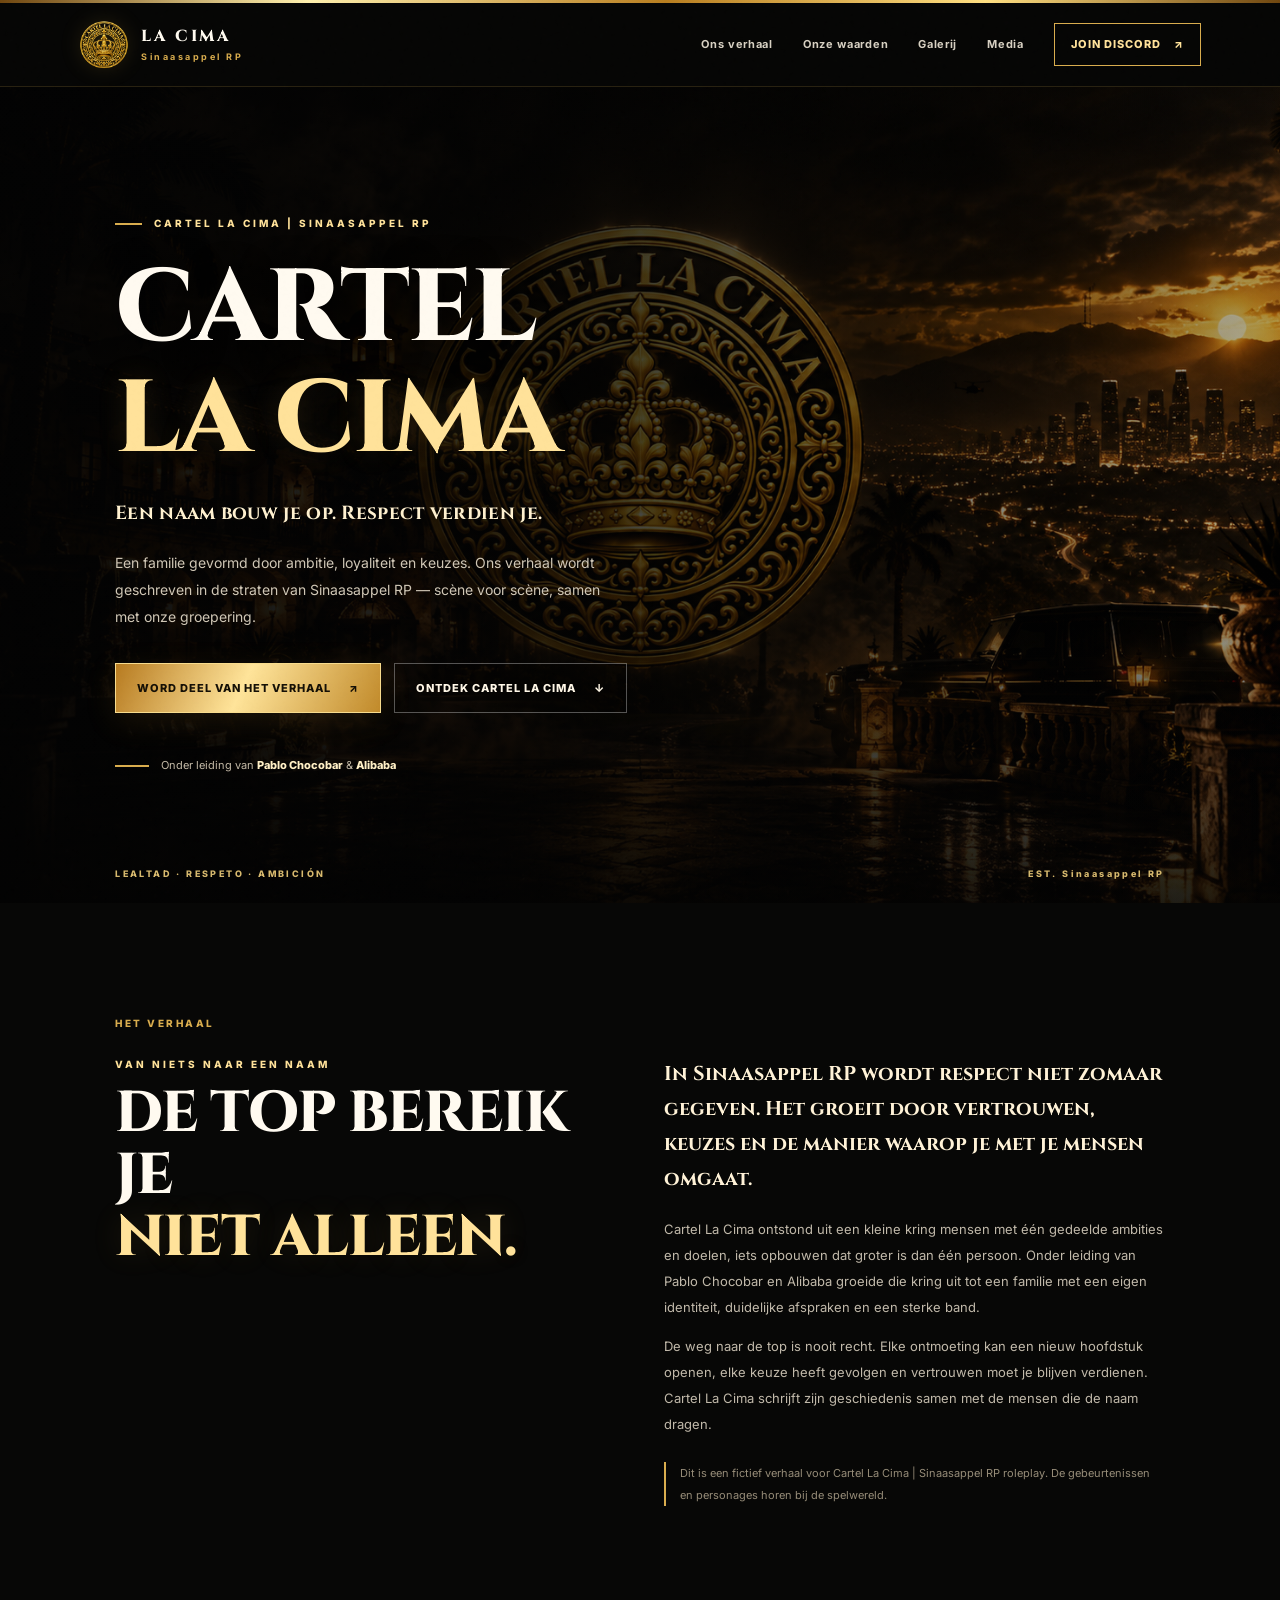
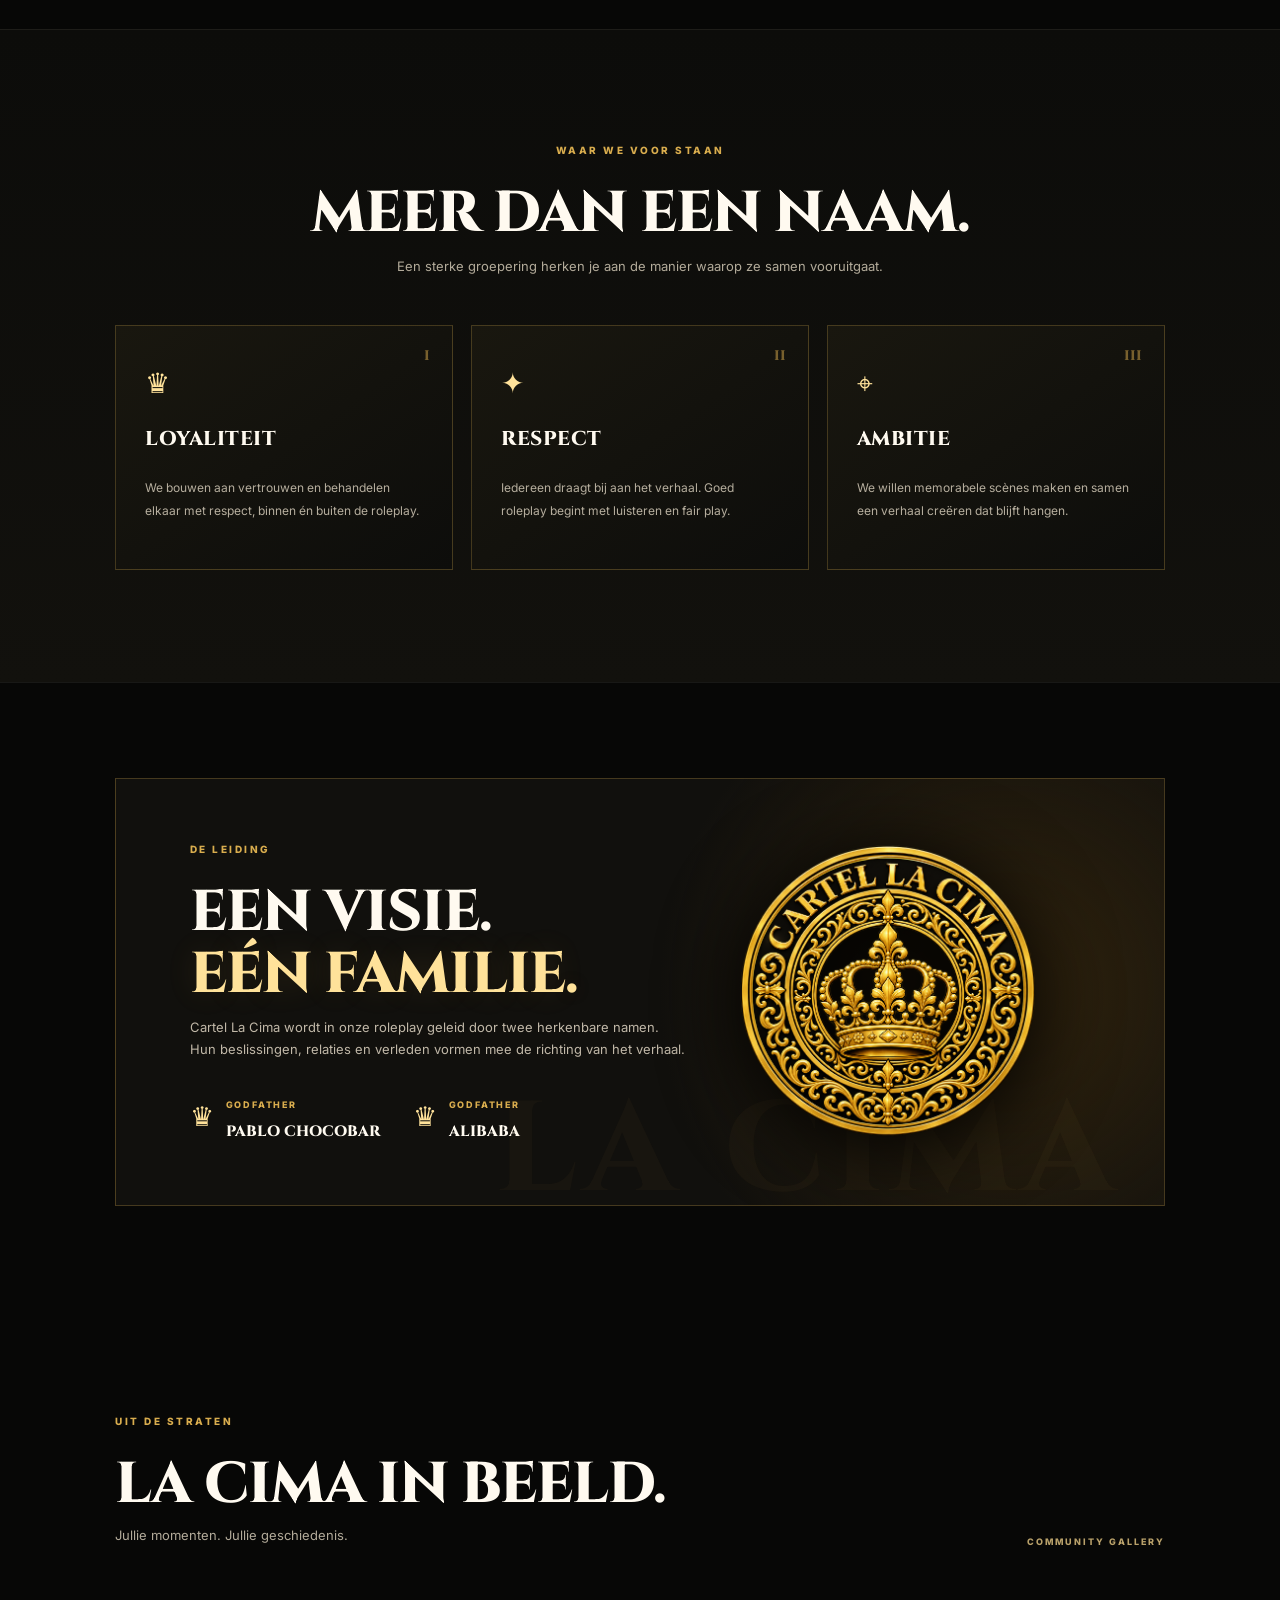
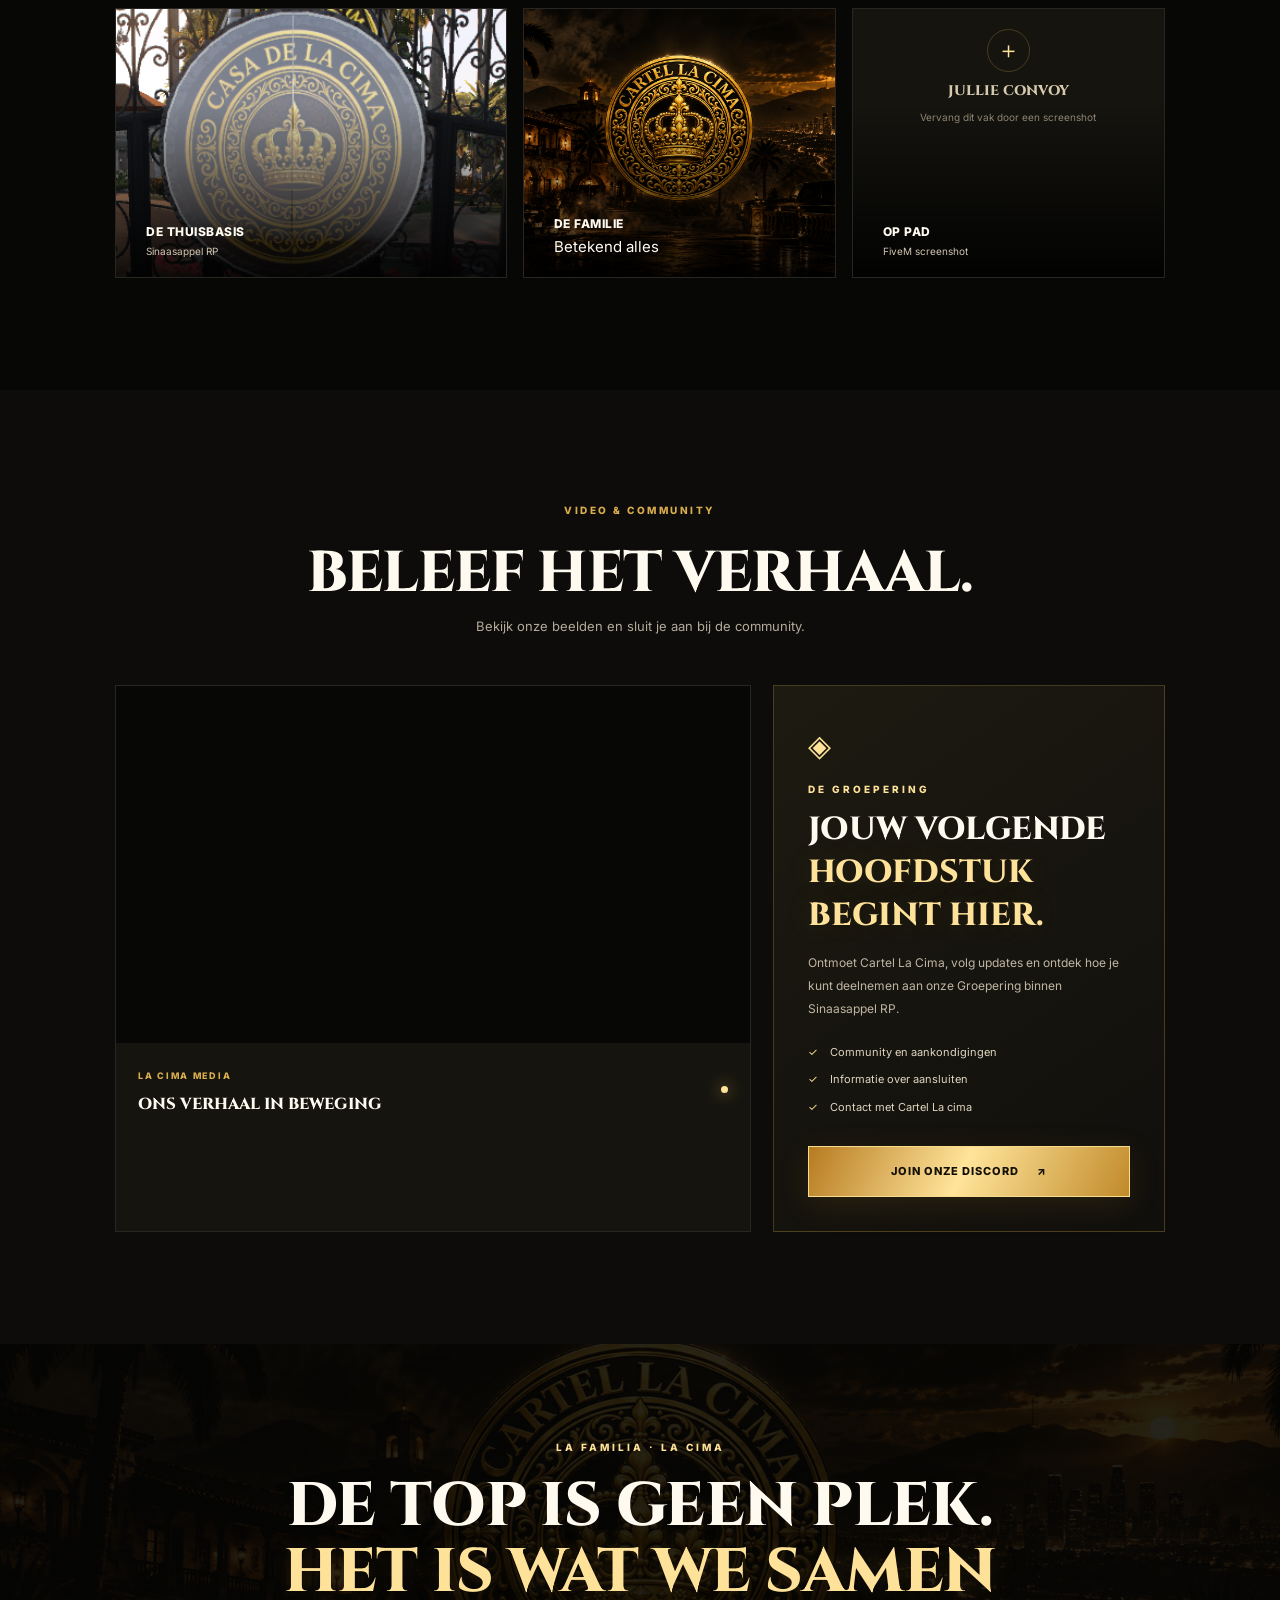
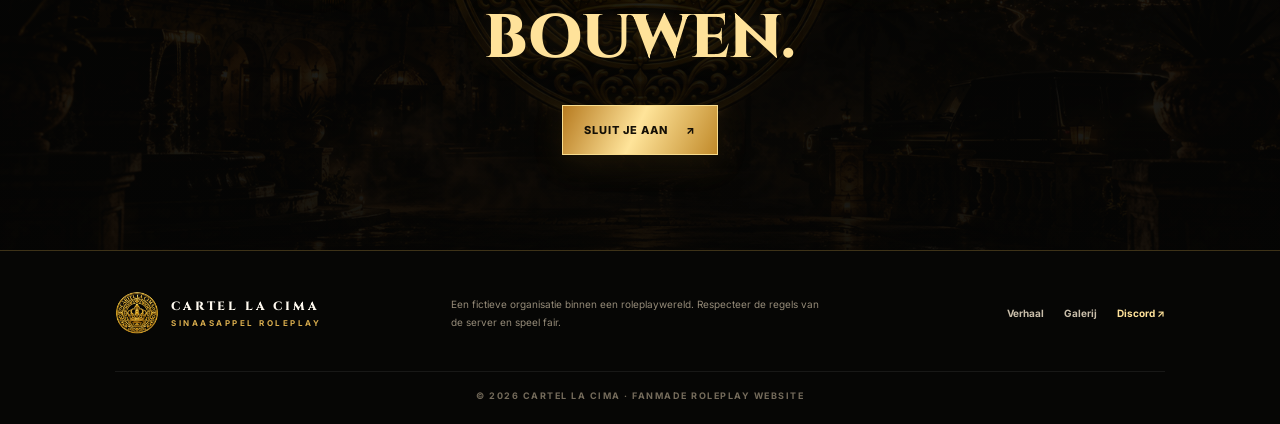
==== index.html @ 3f73110b "Update index.html" ====
<!DOCTYPE html>
<html lang="nl">
<head><meta name="google-site-verification" content="WvXRgHe4BdpTM_RKW-h9yV7HGVJYF44Y4NhQka72pgI" />
  <meta charset="UTF-8">
  <meta name="viewport" content="width=device-width, initial-scale=1.0">
  <meta name="theme-color" content="#070706">
  <meta name="color-scheme" content="dark">
  <meta name="description" content="Cartel La Cima — Sinaasappel roleplay. Loyaliteit, eer en ambitie.">
  <title>CARTEL LA CIMA — Sinaasappel RP</title>
  <link rel="icon" type="image/png" href="assets/f275185a-7b78-4d47-b29a-3f92ea401cad.png">
  <link href="https://fonts.googleapis.com/css2?family=Cinzel:wght@400;500;600;700;800&family=Inter:wght@300;400;500;600;700&display=swap" rel="stylesheet">
  <link rel="stylesheet" href="style.css">
</head>
<body>
  <div class="top-line"></div>
  <header class="site-header">
    <a class="brand" href="#home" aria-label="La Cima startpagina">
      <img src="assets/f275185a-7b78-4d47-b29a-3f92ea401cad.png" alt="Cartel La Cima logo">
      <span><strong>LA CIMA</strong><small>Sinaasappel RP</small></span>
    </a>
    <button class="menu-toggle" id="menuToggle" aria-label="Menu openen" aria-expanded="false">☰</button>
    <nav class="nav" id="siteNav">
      <a href="#verhaal">Ons verhaal</a>
      <a href="#waarden">Onze waarden</a>
      <a href="#galerij">Galerij</a>
      <a href="#media">Media</a>
      <a class="nav-cta discord-link" href="https://discord.gg/VERVANG-DIT" target="_blank" rel="noopener noreferrer">Join Discord <span>↗</span></a>
    </nav>
  </header>

  <main>
    <section class="hero" id="home">
      <div class="hero-shade"></div>
      <div class="hero-content">
        <p class="eyebrow"><span></span> Cartel La Cima | Sinaasappel RP</p>
        <h1>CARTEL<br><em>LA CIMA</em></h1>
        <p class="hero-subtitle">Een naam bouw je op. Respect verdien je.</p>
        <p class="hero-copy">Een familie gevormd door ambitie, loyaliteit en keuzes. Ons verhaal wordt geschreven in de straten van Sinaasappel RP — scène voor scène, samen met onze groepering.</p>
        <div class="hero-actions">
          <a class="button button-gold discord-link" href="https://discord.gg/VERVANG-DIT" target="_blank" rel="noopener noreferrer">Word deel van het verhaal <span>↗</span></a>
          <a class="button button-ghost" href="#verhaal">Ontdek Cartel La Cima <span>↓</span></a>
        </div>
        <div class="hero-signature"><span class="signature-line"></span><span>Onder leiding van <b>Pablo Chocobar</b> &amp; <b>Alibaba</b></span></div>
      </div>
      <div class="hero-mark"><img src="assets/la-cima-logo.png" alt="" aria-hidden="true"></div>
      <div class="hero-bottom"><span>LEALTAD · RESPETO · AMBICIÓN</span><span>EST. Sinaasappel RP</span></div>
    </section>

    <section class="intro section" id="verhaal">
      <div class="section-kicker"> HET VERHAAL</div>
      <div class="intro-grid">
        <div>
          <p class="eyebrow">VAN NIETS NAAR EEN NAAM</p>
          <h2>De top bereik je<br><em>niet alleen.</em></h2>
        </div>
        <div class="story-text">
          <p class="lead">In Sinaasappel RP wordt respect niet zomaar gegeven. Het groeit door vertrouwen, keuzes en de manier waarop je met je mensen omgaat.</p>
          <p>Cartel La Cima ontstond uit een kleine kring mensen met één gedeelde ambities en doelen, iets opbouwen dat groter is dan één persoon. Onder leiding van Pablo Chocobar en Alibaba groeide die kring uit tot een familie met een eigen identiteit, duidelijke afspraken en een sterke band.</p>
          <p>De weg naar de top is nooit recht. Elke ontmoeting kan een nieuw hoofdstuk openen, elke keuze heeft gevolgen en vertrouwen moet je blijven verdienen. Cartel La Cima schrijft zijn geschiedenis samen met de mensen die de naam dragen.</p>
          <p class="story-note">Dit is een fictief verhaal voor Cartel La Cima | Sinaasappel RP roleplay. De gebeurtenissen en personages horen bij de spelwereld.</p>
        </div>
      </div>
    </section>

    <section class="values section" id="waarden">
      <div class="section-heading">
        <div class="section-kicker"> WAAR WE VOOR STAAN</div>
        <h2>Meer dan een naam.</h2>
        <p>Een sterke groepering herken je aan de manier waarop ze samen vooruitgaat.</p>
      </div>
      <div class="value-grid">
        <article class="value-card"><span class="value-number">I</span><div class="value-icon">♛</div><h3>Loyaliteit</h3><p>We bouwen aan vertrouwen en behandelen elkaar met respect, binnen én buiten de roleplay.</p></article>
        <article class="value-card"><span class="value-number">II</span><div class="value-icon">✦</div><h3>Respect</h3><p>Iedereen draagt bij aan het verhaal. Goed roleplay begint met luisteren en fair play.</p></article>
        <article class="value-card"><span class="value-number">III</span><div class="value-icon">⌖</div><h3>Ambitie</h3><p>We willen memorabele scènes maken en samen een verhaal creëren dat blijft hangen.</p></article>
      </div>
    </section>

    <section class="leadership section">
      <div class="leadership-panel">
        <div class="leadership-copy">
          <div class="section-kicker"> DE LEIDING</div>
          <h2>Een visie.<br><em>Eén familie.</em></h2>
          <p>Cartel La Cima wordt in onze roleplay geleid door twee herkenbare namen. Hun beslissingen, relaties en verleden vormen mee de richting van het verhaal.</p>
          <div class="leaders">
            <div class="leader"><span class="leader-crown">♛</span><div><small>GODFATHER</small><h3>Pablo Chocobar</h3></div></div>
            <div class="leader"><span class="leader-crown">♛</span><div><small>GODFATHER</small><h3>Alibaba</h3></div></div>
          </div>
        </div>
        <div class="leadership-art"><img src="assets/f275185a-7b78-4d47-b29a-3f92ea401cad.png" alt="Gouden La Cima-kroonlogo"></div>
      </div>
    </section>

    <section class="gallery section" id="galerij">
      <div class="section-heading section-heading-row">
        <div><div class="section-kicker"> UIT DE STRATEN</div><h2>La Cima in beeld.</h2><p>Jullie momenten. Jullie geschiedenis.</p></div>
        <span class="gallery-label">COMMUNITY GALLERY</span>
      </div>
      <div class="gallery-grid">
        <figure class="gallery-item gallery-large"><img src="assets/Screenshot 2026-10-14 192630.png" alt="Sfeervolle La Cima roleplay-banner"><figcaption><span></span><div><b>De thuisbasis</b><small>Sinaasappel RP</small></div></figcaption></figure>
        <figure class="gallery-item gallery-large"><img src="assets/la-cima-hero.png" alt="Sfeervolle La Cima roleplay-banner"><figcaption><span></span><div><b>De Familie</b><small></small>Betekend alles</small></div></figcaption></figure>
        <figure class="gallery-item gallery-larger"><div class="placeholder-inner"><span>＋</span><b>Jullie convoy</b><small>Vervang dit vak door een screenshot</small></div><figcaption><span></span><div><b>Op pad</b><small>FiveM screenshot</small></div></figcaption></figure>
      </div>
    </section>

    <section class="media section" id="media">
      <div class="section-heading">
        <div class="section-kicker"> VIDEO & COMMUNITY</div>
        <h2>Beleef het verhaal.</h2>
        <p>Bekijk onze beelden en sluit je aan bij de community.</p>
      </div>
      <div class="media-grid">
        <div class="video-card">
          <div class="video-frame" id="videoFrame">
            <div class="video-placeholder"><span class="play-icon">▶</span><b>LA CIMA — OFFICIËLE VIDEO</b><small>Voeg je YouTube-video toe via script.js</small></div>
          </div>
          <div class="video-caption"><div><small>LA CIMA MEDIA</small><h3>Ons verhaal in beweging</h3></div><span class="gold-dot"></span></div>
        </div>
        <aside class="discord-card">
          <div class="discord-symbol">◈</div>
          <p class="eyebrow">DE GROEPERING</p>
          <h3>Jouw volgende<br><em>hoofdstuk begint hier.</em></h3>
          <p>Ontmoet Cartel La Cima, volg updates en ontdek hoe je kunt deelnemen aan onze Groepering binnen Sinaasappel RP.</p>
          <ul><li><span>✓</span> Community en aankondigingen</li><li><span>✓</span> Informatie over aansluiten</li><li><span>✓</span> Contact met Cartel La cima</li></ul>
          <a class="button button-gold button-full discord-link" href="https://discord.gg/VERVANG-DIT" target="_blank" rel="noopener noreferrer">Join onze Discord <span>↗</span></a>
        </aside>
      </div>
    </section>

    <section class="closing">
      <div class="closing-inner"><p class="eyebrow">LA FAMILIA · LA CIMA</p><h2>De top is geen plek.<br><em>Het is wat we samen bouwen.</em></h2><a class="button button-gold discord-link" href="https://discord.gg/VERVANG-DIT" target="_blank" rel="noopener noreferrer">Sluit je aan <span>↗</span></a></div>
    </section>
  </main>

  <footer class="footer">
    <a class="footer-brand" href="#home"><img src="assets/f275185a-7b78-4d47-b29a-3f92ea401cad.png" alt=""><span><b>CARTEL LA CIMA</b><small>SINAASAPPEL ROLEPLAY</small></span></a>
    <p>Een fictieve organisatie binnen een roleplaywereld. Respecteer de regels van de server en speel fair.</p>
    <div class="footer-links"><a href="#verhaal">Verhaal</a><a href="#galerij">Galerij</a><a class="discord-link" href="https://discord.gg/VERVANG-DIT" target="_blank" rel="noopener noreferrer">Discord ↗</a></div>
    <div class="copyright">© <span id="year"></span> CARTEL LA CIMA · FANMADE ROLEPLAY WEBSITE</div>
  </footer>
  <script src="script.js"></script>
</body>
</html>
---- style.css ----
/* LA CIMA — PREMIUM EDITION
   Bold typography, gold-metal accents, cinematic contrast, responsive layout. */
:root{
  --bg:#070706;--surface:#10100e;--surface-2:#17150f;--gold:#d9ad4e;
  --gold-bright:#ffe29a;--gold-dark:#80591b;--white:#fffaf0;--muted:#b3ab9a;
  --line:rgba(222,179,80,.25);--serif:'Cinzel',Georgia,serif;--sans:'Inter',Arial,sans-serif;
}
*{box-sizing:border-box}
html{scroll-behavior:smooth;scroll-padding-top:88px}
body{margin:0;background:var(--bg);color:var(--white);font-family:var(--sans);font-size:15px;line-height:1.7;-webkit-font-smoothing:antialiased}
body:before{content:"";position:fixed;inset:0;pointer-events:none;z-index:50;opacity:.035;background-image:url("data:image/svg+xml,%3Csvg viewBox='0 0 180 180' xmlns='http://www.w3.org/2000/svg'%3E%3Cfilter id='n'%3E%3CfeTurbulence type='fractalNoise' baseFrequency='.9' numOctaves='3' stitchTiles='stitch'/%3E%3C/filter%3E%3Crect width='100%25' height='100%25' filter='url(%23n)' opacity='.28'/%3E%3C/svg%3E")}
a{color:inherit;text-decoration:none}img{display:block;max-width:100%}
.top-line{height:3px;background:linear-gradient(90deg,#704710,#fff0ae 24%,#b87e20 52%,#ffdf82 77%,#704710)}
.site-header{height:84px;display:flex;align-items:center;justify-content:space-between;padding:0 6.2%;position:sticky;top:0;z-index:20;background:rgba(7,7,6,.92);border-bottom:1px solid rgba(223,180,81,.16);backdrop-filter:blur(18px)}
.brand,.footer-brand{display:flex;align-items:center;gap:12px}.brand img{width:50px;height:50px;object-fit:contain;filter:drop-shadow(0 0 10px rgba(216,169,66,.14))}
.brand span,.footer-brand span{display:flex;flex-direction:column;line-height:1.35}.brand strong,.footer-brand b{font-family:var(--serif);font-size:16px;font-weight:800;letter-spacing:2.8px}.brand small,.footer-brand small{font-size:9px;font-weight:700;letter-spacing:2.5px;color:var(--gold);margin-top:4px}
.nav{display:flex;align-items:center;gap:30px}.nav>a{font-size:11px;font-weight:700;letter-spacing:.7px;color:#d7d0c2;transition:color .2s}.nav>a:hover,.footer-links a:hover{color:var(--gold-bright)}
.nav .nav-cta{border:1px solid var(--gold);padding:11px 16px;color:var(--gold-bright);font-weight:800;text-transform:uppercase;letter-spacing:1px}.nav-cta span,.button span{margin-left:10px}
.menu-toggle{display:none;background:transparent;border:1px solid var(--line);color:var(--gold-bright);padding:8px 12px;font-size:20px}
.hero{min-height:720px;height:min(850px,calc(100vh - 84px));position:relative;display:flex;align-items:center;padding:70px 9%;overflow:hidden;background:#100e09 url('assets/la-cima-hero.png') center 48%/cover no-repeat}
.hero-shade{position:absolute;inset:0;background:linear-gradient(90deg,rgba(3,3,3,.96) 0%,rgba(3,3,3,.84) 38%,rgba(3,3,3,.28) 100%),linear-gradient(0deg,rgba(3,3,3,.82),transparent 42%,rgba(3,3,3,.1))}
.hero-content{position:relative;z-index:2;max-width:700px}
.eyebrow{font-size:10px;letter-spacing:3px;color:var(--gold-bright);font-weight:800;text-transform:uppercase}
.hero .eyebrow{display:flex;align-items:center;gap:12px}.hero .eyebrow span{width:27px;height:2px;background:var(--gold)}
h1,h2,h3,p{margin-top:0}h1,h2{font-family:var(--serif);font-weight:800;line-height:1.08;text-transform:uppercase}
h1{font-size:clamp(58px,8vw,112px);letter-spacing:-2px;margin:22px 0;text-shadow:0 7px 34px rgba(0,0,0,.6)}
h1 em,h2 em,.discord-card h3 em,.closing h2 em{font-style:normal;color:var(--gold-bright);text-shadow:0 0 30px rgba(219,171,69,.13)}
.hero-subtitle{font-family:var(--serif);font-weight:700;font-size:19px;color:#fff1d0;letter-spacing:.3px}
.hero-copy{max-width:510px;color:#d0c7b6;font-size:14px;line-height:1.95}
.hero-actions{display:flex;gap:13px;flex-wrap:wrap;margin-top:32px}
.button{display:inline-flex;justify-content:center;align-items:center;gap:8px;padding:15px 21px;font-size:11px;font-weight:800;letter-spacing:1px;text-transform:uppercase;transition:transform .2s,filter .2s,border-color .2s}
.button:hover{transform:translateY(-3px);filter:brightness(1.08)}
.button-gold{background:linear-gradient(115deg,#b77b20,#ffe49a 48%,#c18a2a);color:#151006;border:1px solid #f8dc8e;box-shadow:0 8px 32px rgba(182,128,37,.14)}
.button-ghost{border:1px solid rgba(255,255,255,.32);color:#fff7e7;background:rgba(0,0,0,.18)}
.hero-signature{display:flex;align-items:center;gap:12px;color:#c4baa7;font-size:11px;margin-top:43px}.signature-line{height:2px;width:34px;background:var(--gold)}.hero-signature b{color:#fff0c6;font-weight:800}
.hero-mark{position:absolute;right:6%;top:50%;transform:translateY(-50%);width:min(32vw,410px);opacity:.82;filter:drop-shadow(0 12px 50px #000)}
.hero-bottom{position:absolute;bottom:22px;left:9%;right:9%;display:flex;justify-content:space-between;color:#d7b96e;font-size:9px;font-weight:800;letter-spacing:2.4px}
.section{padding:112px 9%}.section-kicker{color:var(--gold);font-size:10px;font-weight:800;letter-spacing:2.5px;margin-bottom:24px}
.intro-grid{display:grid;grid-template-columns:1fr 1.1fr;gap:9%;align-items:start}
.intro h2,.section-heading h2,.leadership h2{font-size:clamp(38px,4.5vw,62px);letter-spacing:-1px;margin:10px 0}
.story-text{color:#c1b9aa;font-size:13px;line-height:2}.story-text .lead{font-family:var(--serif);font-size:20px;font-weight:700;color:#fff2d7;line-height:1.75}
.story-note{font-size:11px;color:#968c78;border-left:2px solid var(--gold);padding-left:14px;margin-top:25px}
.values{background:linear-gradient(180deg,#0c0c0a,#12110d);border-top:1px solid rgba(255,255,255,.05);border-bottom:1px solid rgba(255,255,255,.05)}
.section-heading{text-align:center;max-width:680px;margin:0 auto 48px}.section-heading p{font-size:13px;color:var(--muted)}
.value-grid{display:grid;grid-template-columns:repeat(3,1fr);gap:18px}
.value-card{position:relative;background:linear-gradient(145deg,#19170f,#0d0d0b);border:1px solid var(--line);padding:34px 29px;min-height:245px;transition:transform .25s,border-color .25s,background .25s}
.value-card:hover{transform:translateY(-5px);border-color:rgba(244,208,121,.6);background:linear-gradient(145deg,#211c10,#10100d)}
.value-number{position:absolute;right:22px;top:18px;color:#78602d;font-family:var(--serif);font-size:14px;font-weight:800}.value-icon{font-size:28px;color:var(--gold-bright);margin-bottom:14px}
.value-card h3{font-family:var(--serif);font-weight:800;font-size:20px;letter-spacing:.5px;text-transform:uppercase}.value-card p{color:#b6ae9e;font-size:12px;line-height:1.95;margin-bottom:0}
.leadership{padding-top:95px;padding-bottom:95px}.leadership-panel{display:grid;grid-template-columns:1.1fr .9fr;align-items:center;background:radial-gradient(circle at 85% 50%,#30230d 0,transparent 38%),#11100d;border:1px solid var(--line);padding:58px 7%;overflow:hidden;position:relative}
.leadership-panel:before{content:"LA CIMA";position:absolute;right:4%;bottom:-55px;font-family:var(--serif);font-weight:800;font-size:clamp(60px,10vw,140px);letter-spacing:8px;color:rgba(222,180,83,.035);pointer-events:none}
.leadership-copy>p{color:#c1b8a8;max-width:500px;font-size:13px}.leaders{display:flex;gap:32px;margin-top:30px;flex-wrap:wrap}.leader{display:flex;gap:12px;align-items:center}.leader-crown{font-size:27px;color:var(--gold-bright)}.leader small{font-size:9px;font-weight:800;letter-spacing:1.8px;color:var(--gold)}.leader h3{font-family:var(--serif);font-size:15px;font-weight:800;margin:3px 0 0;text-transform:uppercase}
.leadership-art{display:flex;justify-content:center;position:relative;z-index:1}.leadership-art img{width:min(100%,310px);filter:drop-shadow(0 10px 40px #000)}
.section-heading-row{display:flex;align-items:end;justify-content:space-between;text-align:left;max-width:none}.section-heading-row h2{margin-bottom:8px}.gallery-label{color:#b9a16a;font-size:9px;font-weight:800;letter-spacing:2px;padding-bottom:10px}
.gallery-grid{display:grid;grid-template-columns:1.25fr 1fr 1fr;gap:16px}.gallery-item{position:relative;min-height:270px;background:#15140f;border:1px solid rgba(255,255,255,.08);overflow:hidden;margin:0}
.gallery-item>img{width:100%;height:100%;min-height:270px;object-fit:cover;position:absolute;inset:0;transition:transform .5s}.gallery-item:hover>img{transform:scale(1.045)}
.gallery-item:after{content:"";position:absolute;inset:35% 0 0;background:linear-gradient(transparent,rgba(0,0,0,.92));pointer-events:none}
.gallery-item figcaption{position:absolute;z-index:2;bottom:17px;left:17px;right:15px;display:flex;gap:13px;align-items:center}.gallery-item figcaption>span{font-family:var(--serif);font-size:12px;color:var(--gold-bright);font-weight:800}.gallery-item figcaption div{display:flex;flex-direction:column}.gallery-item figcaption b{font-size:12px;font-weight:800;text-transform:uppercase;letter-spacing:.5px}.gallery-item figcaption small{font-size:10px;color:#d1c6b2}
.placeholder{display:flex;align-items:center;justify-content:center;border-style:dashed;border-color:rgba(215,173,81,.34);background:radial-gradient(ellipse at center,#282112,#10100d 72%)}.placeholder:after{display:none}
.placeholder-inner{text-align:center;display:flex;align-items:center;flex-direction:column;gap:7px;padding:20px;color:#d6c9ae}.placeholder-inner>span{display:grid;place-items:center;width:43px;height:43px;border:1px solid var(--line);border-radius:50%;font-size:23px;color:var(--gold-bright)}.placeholder-inner b{font-family:var(--serif);font-size:14px;font-weight:800;text-transform:uppercase}.placeholder-inner small{font-size:10px;color:#9c917c}
.gallery-help{font-size:11px;color:#948a77;margin-top:18px}.gallery-help code{color:var(--gold-bright);background:#1b1913;padding:3px 5px}
.media{background:#0d0c0a}.media-grid{display:grid;grid-template-columns:1.3fr .8fr;gap:22px;align-items:stretch}
.video-card{background:#15140f;border:1px solid rgba(255,255,255,.08)}.video-frame{aspect-ratio:16/9;background:#070706;display:grid;place-items:center;overflow:hidden}.video-frame iframe{width:100%;height:100%;border:0}
.video-placeholder{display:flex;align-items:center;justify-content:center;flex-direction:column;gap:10px;color:#b0a590;text-align:center;padding:20px}.play-icon{display:grid;place-items:center;width:59px;height:59px;border:1px solid var(--gold-bright);border-radius:50%;color:var(--gold-bright);padding-left:4px}
.video-placeholder b{font-family:var(--serif);font-size:13px;font-weight:800;letter-spacing:1.2px;color:#f5dfaa}.video-placeholder small{font-size:10px}
.video-caption{display:flex;justify-content:space-between;align-items:center;padding:18px 22px}.video-caption small{font-size:9px;color:var(--gold);font-weight:800;letter-spacing:1.7px}.video-caption h3{font-family:var(--serif);font-weight:800;font-size:16px;margin:5px 0 0;text-transform:uppercase}.gold-dot{width:7px;height:7px;background:var(--gold-bright);border-radius:50%;box-shadow:0 0 15px var(--gold)}
.discord-card{border:1px solid var(--line);background:linear-gradient(145deg,#1d1a11,#100f0c);padding:34px}.discord-symbol{font-size:30px;color:var(--gold-bright)}.discord-card .eyebrow{margin:10px 0}
.discord-card h3{font-family:var(--serif);font-size:clamp(24px,2.5vw,35px);line-height:1.35;font-weight:800;margin:10px 0 15px;text-transform:uppercase}
.discord-card>p:not(.eyebrow){color:#c0b6a4;font-size:12px;line-height:1.9}.discord-card ul{list-style:none;padding:0;margin:22px 0;color:#e0d5c1;font-size:11px}.discord-card li{margin:9px 0}.discord-card li span{color:var(--gold-bright);margin-right:9px}.button-full{width:100%;margin-top:7px}
.discord-note{display:block;color:#918773;font-size:9px;line-height:1.7;margin-top:14px}
.closing{padding:95px 7%;text-align:center;background:linear-gradient(0deg,rgba(5,5,4,.93),rgba(5,5,4,.86)),url('assets/la-cima-hero.png') center 60%/cover}.closing-inner{max-width:850px;margin:auto}.closing h2{font-size:clamp(34px,4.8vw,62px);margin:18px 0 32px;letter-spacing:-.7px}
.footer{padding:40px 9% 20px;background:#060605;border-top:1px solid var(--line);display:grid;grid-template-columns:1fr 1.2fr 1fr;gap:20px;align-items:center}
.footer-brand img{width:44px;height:44px;object-fit:contain}.footer-brand b{font-size:12px}.footer-brand small{font-size:8px}.footer>p{font-size:10px;color:#948a78;line-height:1.8;margin:0}.footer-links{display:flex;gap:20px;justify-content:flex-end;font-size:10px;font-weight:700;color:#c8bda9}.footer-links a:last-child{color:var(--gold-bright)}
.copyright{grid-column:1/-1;border-top:1px solid rgba(255,255,255,.07);padding-top:16px;margin-top:16px;text-align:center;color:#746b5b;font-size:9px;font-weight:700;letter-spacing:1.5px}
:focus-visible{outline:2px solid var(--gold-bright);outline-offset:4px}
@media(max-width:900px){.site-header{padding:0 5%;height:76px}.nav{gap:17px}.nav>a{font-size:10px}.hero{padding-left:7%;padding-right:7%;min-height:650px}.hero-mark{right:2%;width:34vw;opacity:.48}.section{padding:85px 7%}.leadership-panel{padding:40px 5%}.gallery-grid{grid-template-columns:1fr 1fr}.gallery-large{grid-column:1/-1;min-height:300px}.media-grid{grid-template-columns:1fr 1fr}.discord-card{padding:25px}.footer{padding-left:7%;padding-right:7%}}
@media(max-width:680px){.site-header{height:70px}.brand img{width:44px;height:44px}.brand strong{font-size:14px}.menu-toggle{display:block}.nav{display:none;position:absolute;top:70px;left:0;right:0;padding:18px 6% 24px;background:#0c0b09;border-bottom:1px solid var(--line);flex-direction:column;align-items:stretch;gap:0}.nav.open{display:flex}.nav>a{padding:12px 0;border-bottom:1px solid rgba(255,255,255,.05);font-size:12px}.nav .nav-cta{margin-top:12px;text-align:center;padding:12px}
.hero{height:auto;min-height:690px;padding:75px 7% 90px;background-position:60% center}.hero-shade{background:linear-gradient(90deg,rgba(5,5,4,.95),rgba(5,5,4,.65)),linear-gradient(0deg,rgba(5,5,4,.82),transparent)}.hero-mark{width:180px;right:-30px;top:18%;transform:none;opacity:.25}.hero-content{max-width:100%}h1{font-size:clamp(50px,14vw,78px);letter-spacing:-1px}.hero-subtitle{font-size:16px}.hero-copy{font-size:13px}.hero-bottom{left:7%;right:7%;font-size:8px;letter-spacing:1px}.hero-signature{align-items:flex-start;line-height:1.7}
.section{padding:70px 7%}.intro-grid{grid-template-columns:1fr;gap:20px}.intro h2,.section-heading h2,.leadership h2{font-size:38px}.story-text .lead{font-size:17px}.value-grid{grid-template-columns:1fr;gap:12px}.value-card{min-height:auto;padding:25px}.leadership-panel{grid-template-columns:1fr;padding:32px 7%}.leadership-art{grid-row:1;margin-bottom:10px}.leadership-art img{width:150px}.leaders{gap:22px}.section-heading-row{display:block}.gallery-label{display:inline-block;margin-top:10px}.gallery-grid{grid-template-columns:1fr}.gallery-large{grid-column:auto}.gallery-item,.gallery-item>img{min-height:250px}.media-grid{grid-template-columns:1fr}.discord-card{padding:28px}.closing{padding:70px 7%}.footer{grid-template-columns:1fr;gap:18px;text-align:center}.footer-brand{justify-content:center}.footer-links{justify-content:center}.copyright{grid-column:auto}.footer>p{max-width:400px;margin:auto}}
@media(prefers-reduced-motion:reduce){html{scroll-behavior:auto}*,*:before,*:after{transition:none!important;animation:none!important}}
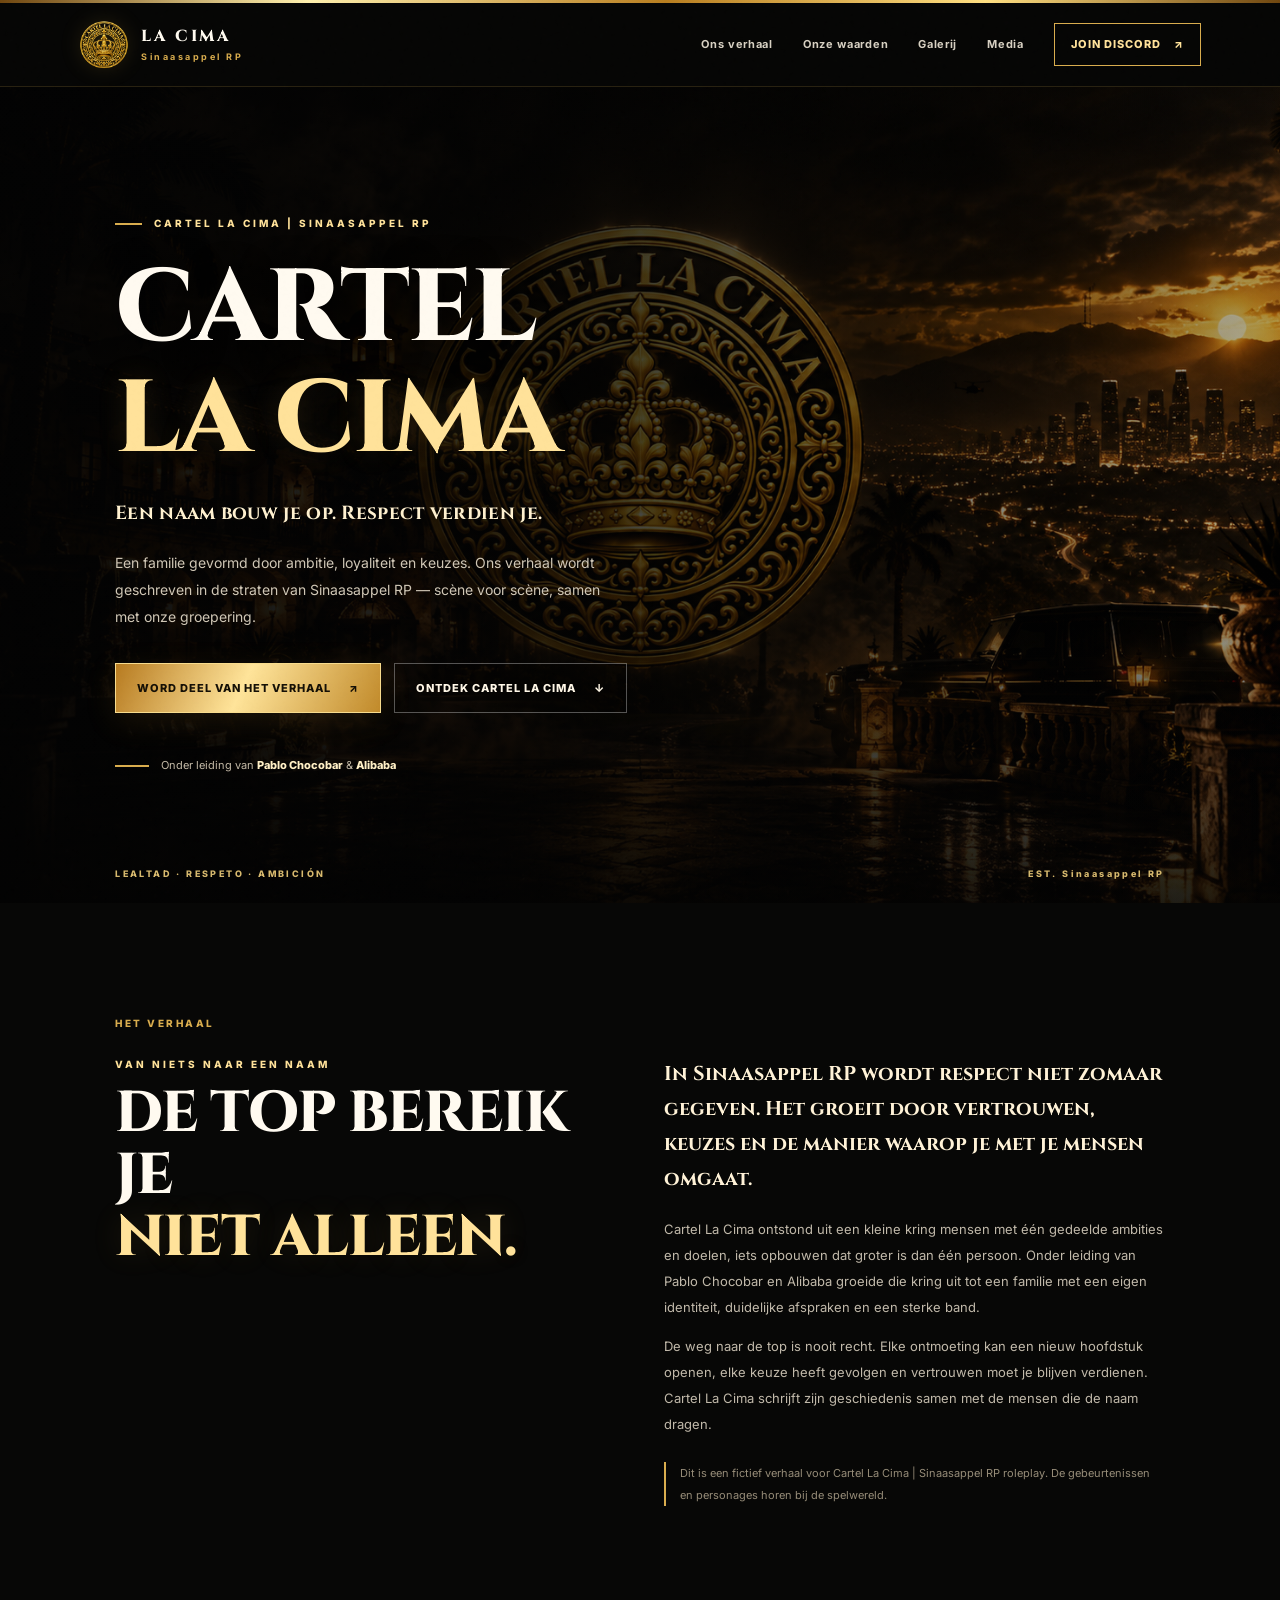
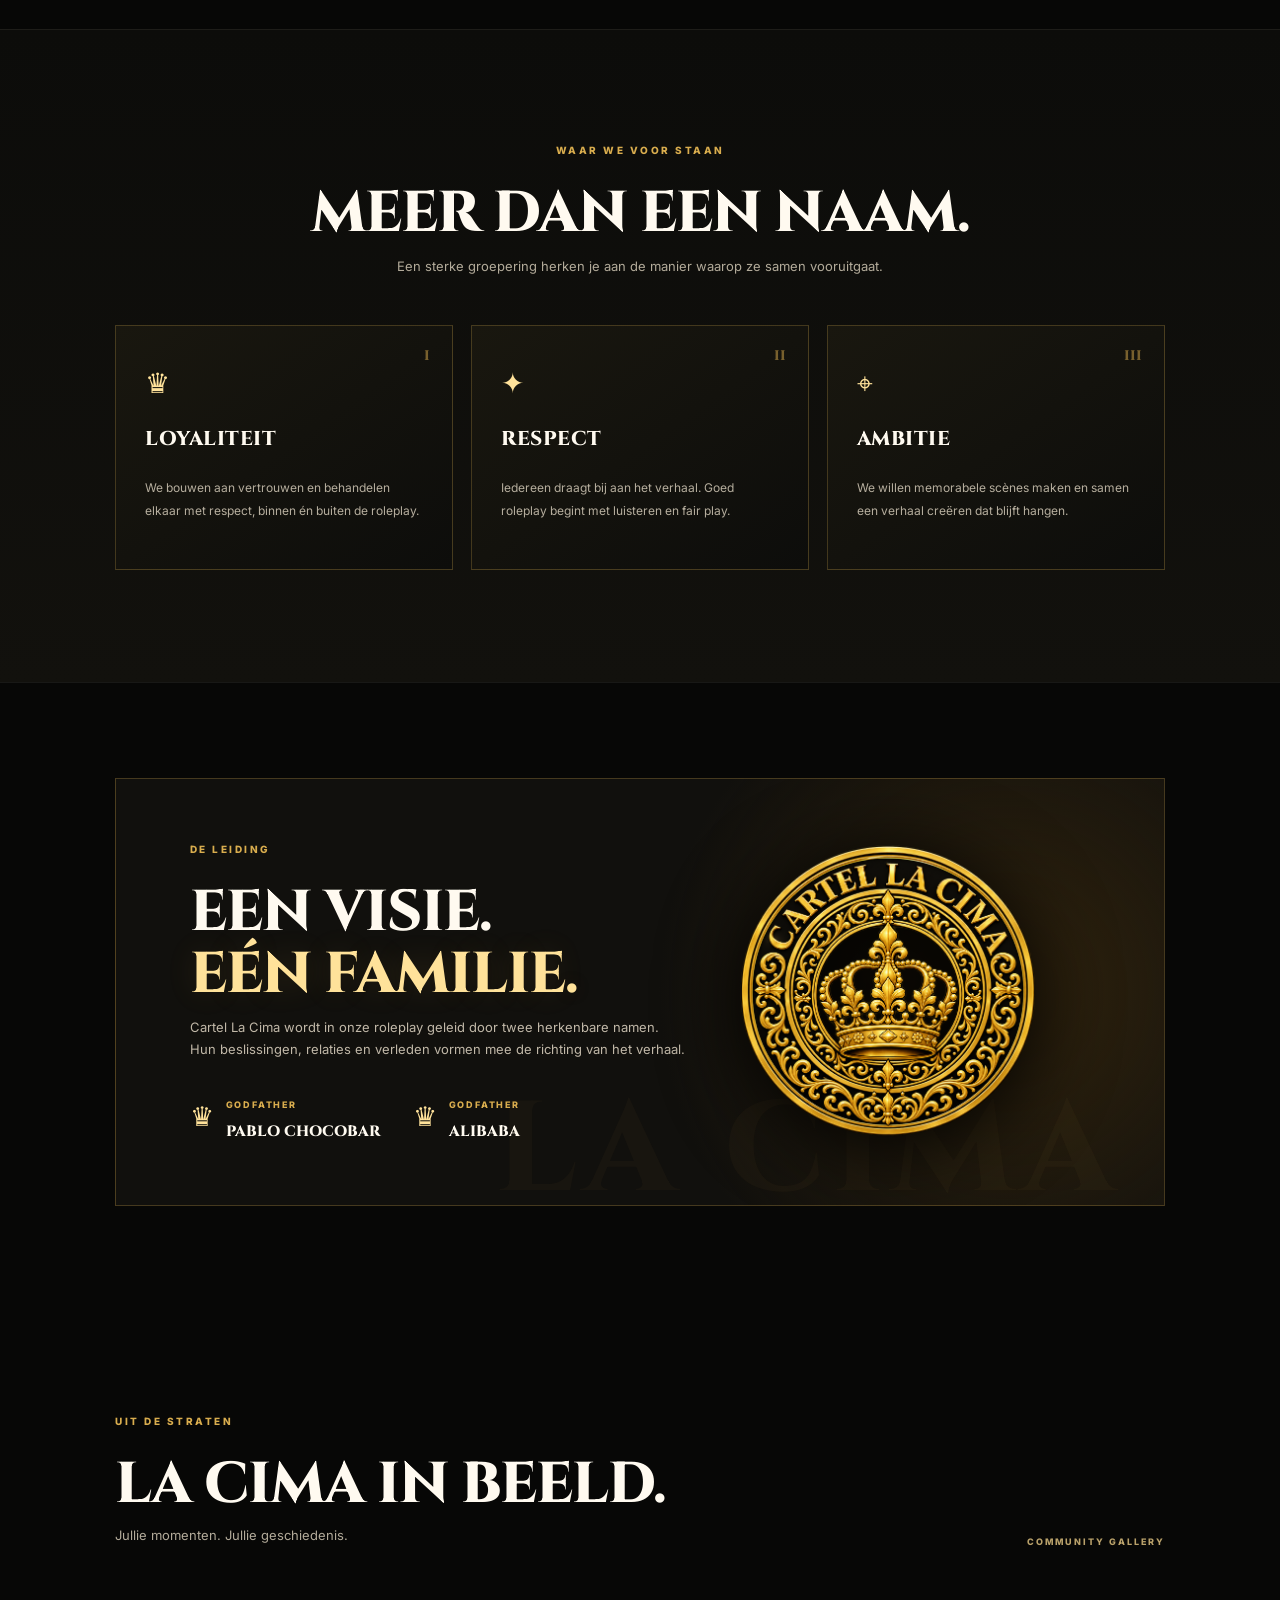
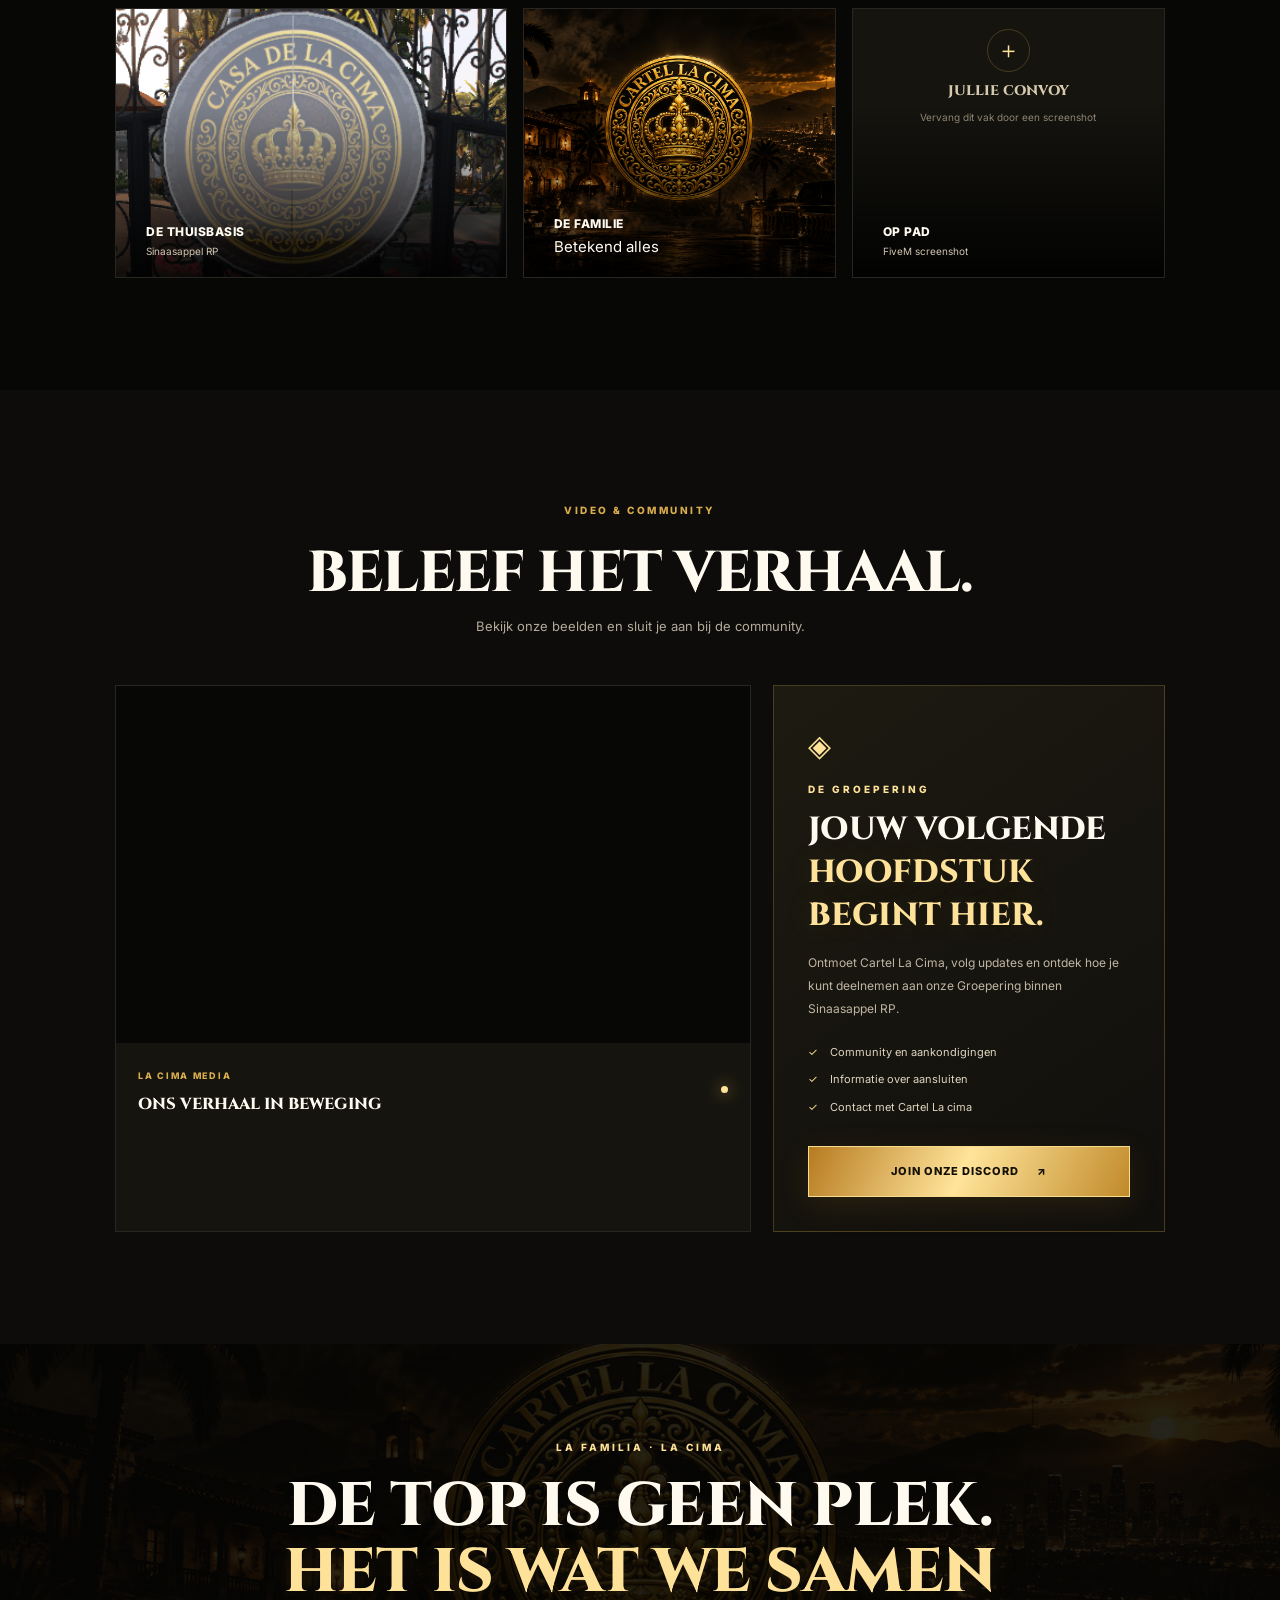
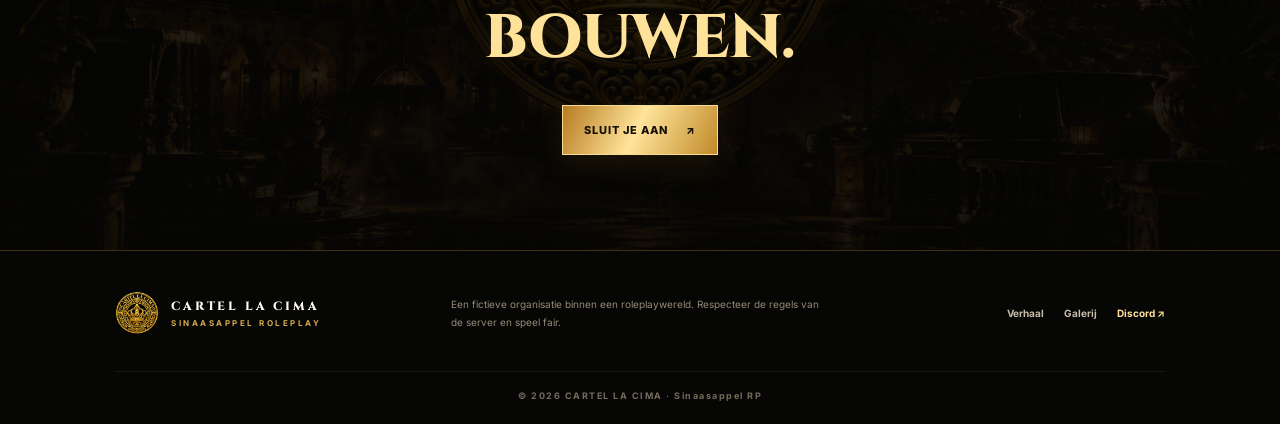
==== commit c0bf7e8a: "Update index.html" ====
--- a/index.html
+++ b/index.html
@@ -135,7 +135,7 @@
     <a class="footer-brand" href="#home"><img src="assets/f275185a-7b78-4d47-b29a-3f92ea401cad.png" alt=""><span><b>CARTEL LA CIMA</b><small>SINAASAPPEL ROLEPLAY</small></span></a>
     <p>Een fictieve organisatie binnen een roleplaywereld. Respecteer de regels van de server en speel fair.</p>
     <div class="footer-links"><a href="#verhaal">Verhaal</a><a href="#galerij">Galerij</a><a class="discord-link" href="https://discord.gg/VERVANG-DIT" target="_blank" rel="noopener noreferrer">Discord ↗</a></div>
-    <div class="copyright">© <span id="year"></span> CARTEL LA CIMA · FANMADE ROLEPLAY WEBSITE</div>
+    <div class="copyright">© <span id="year"></span> CARTEL LA CIMA · Sinaasappel RP </div>
   </footer>
   <script src="script.js"></script>
 </body>
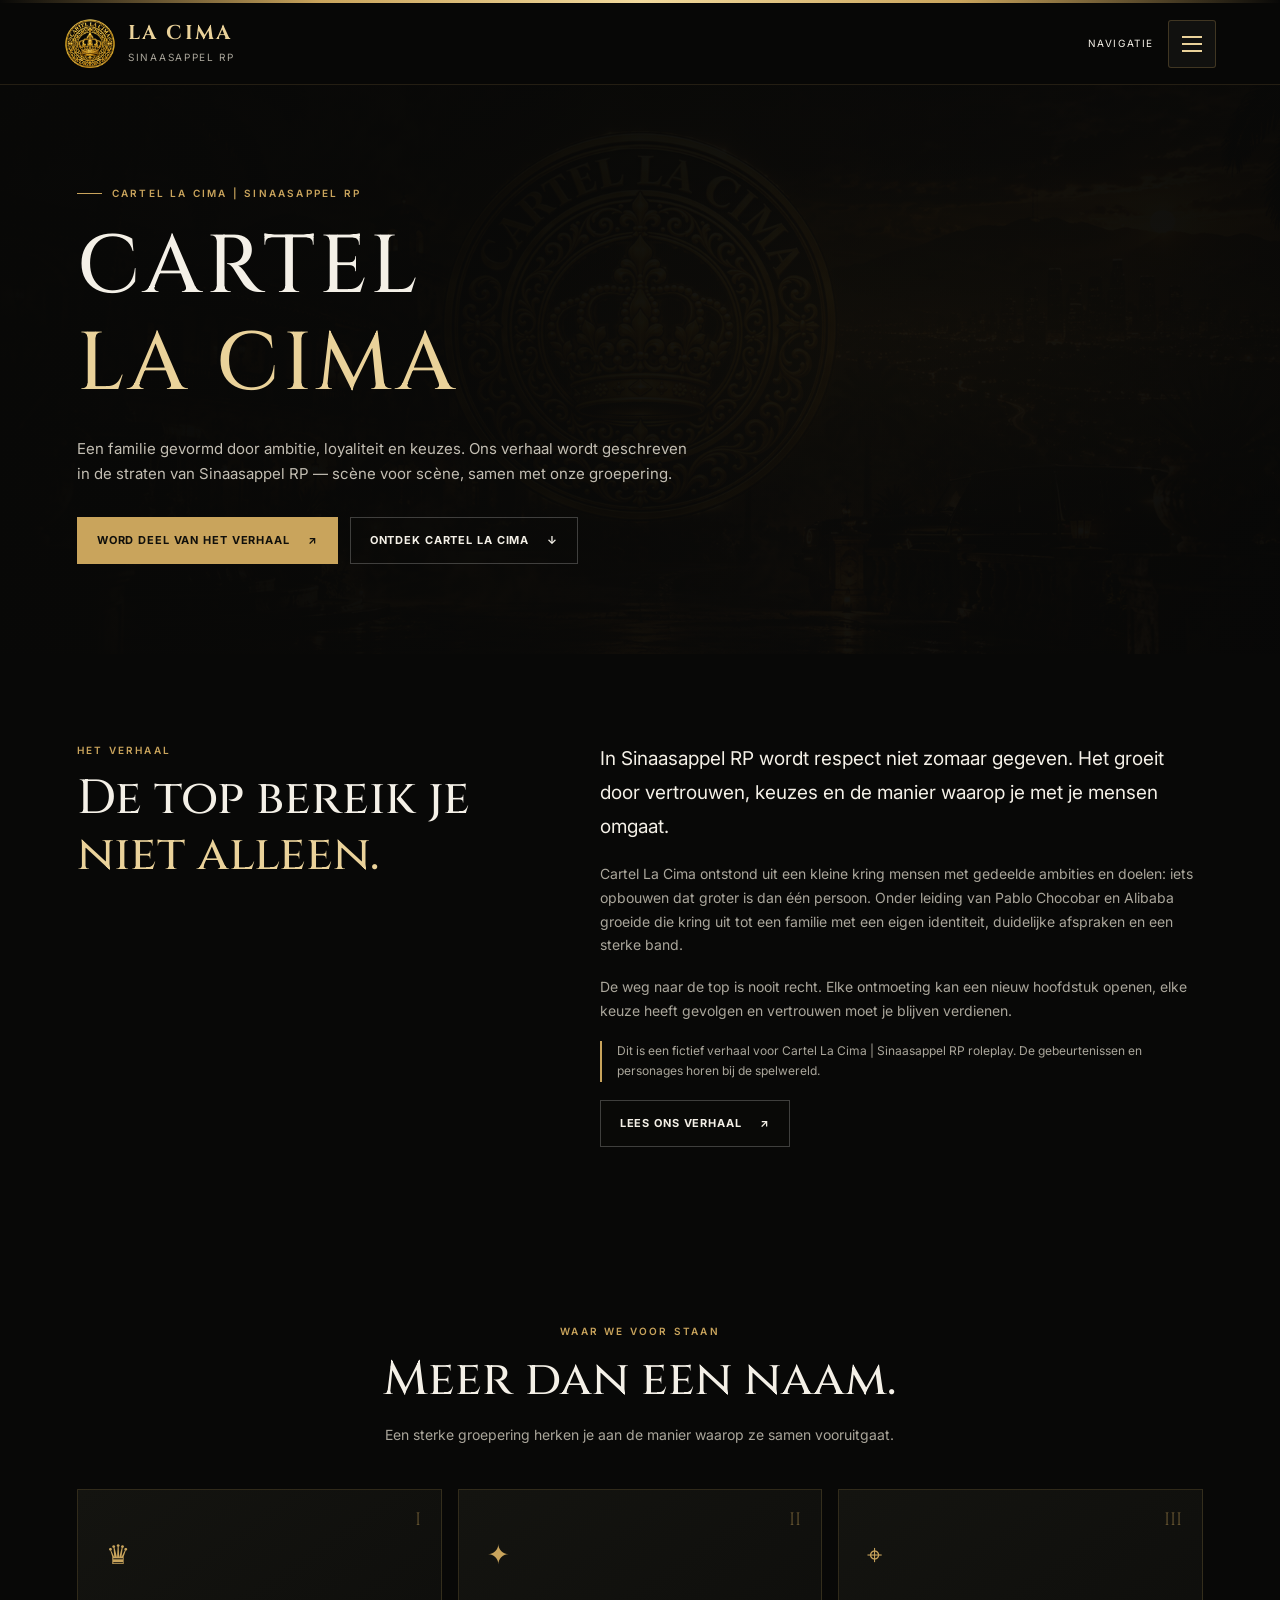
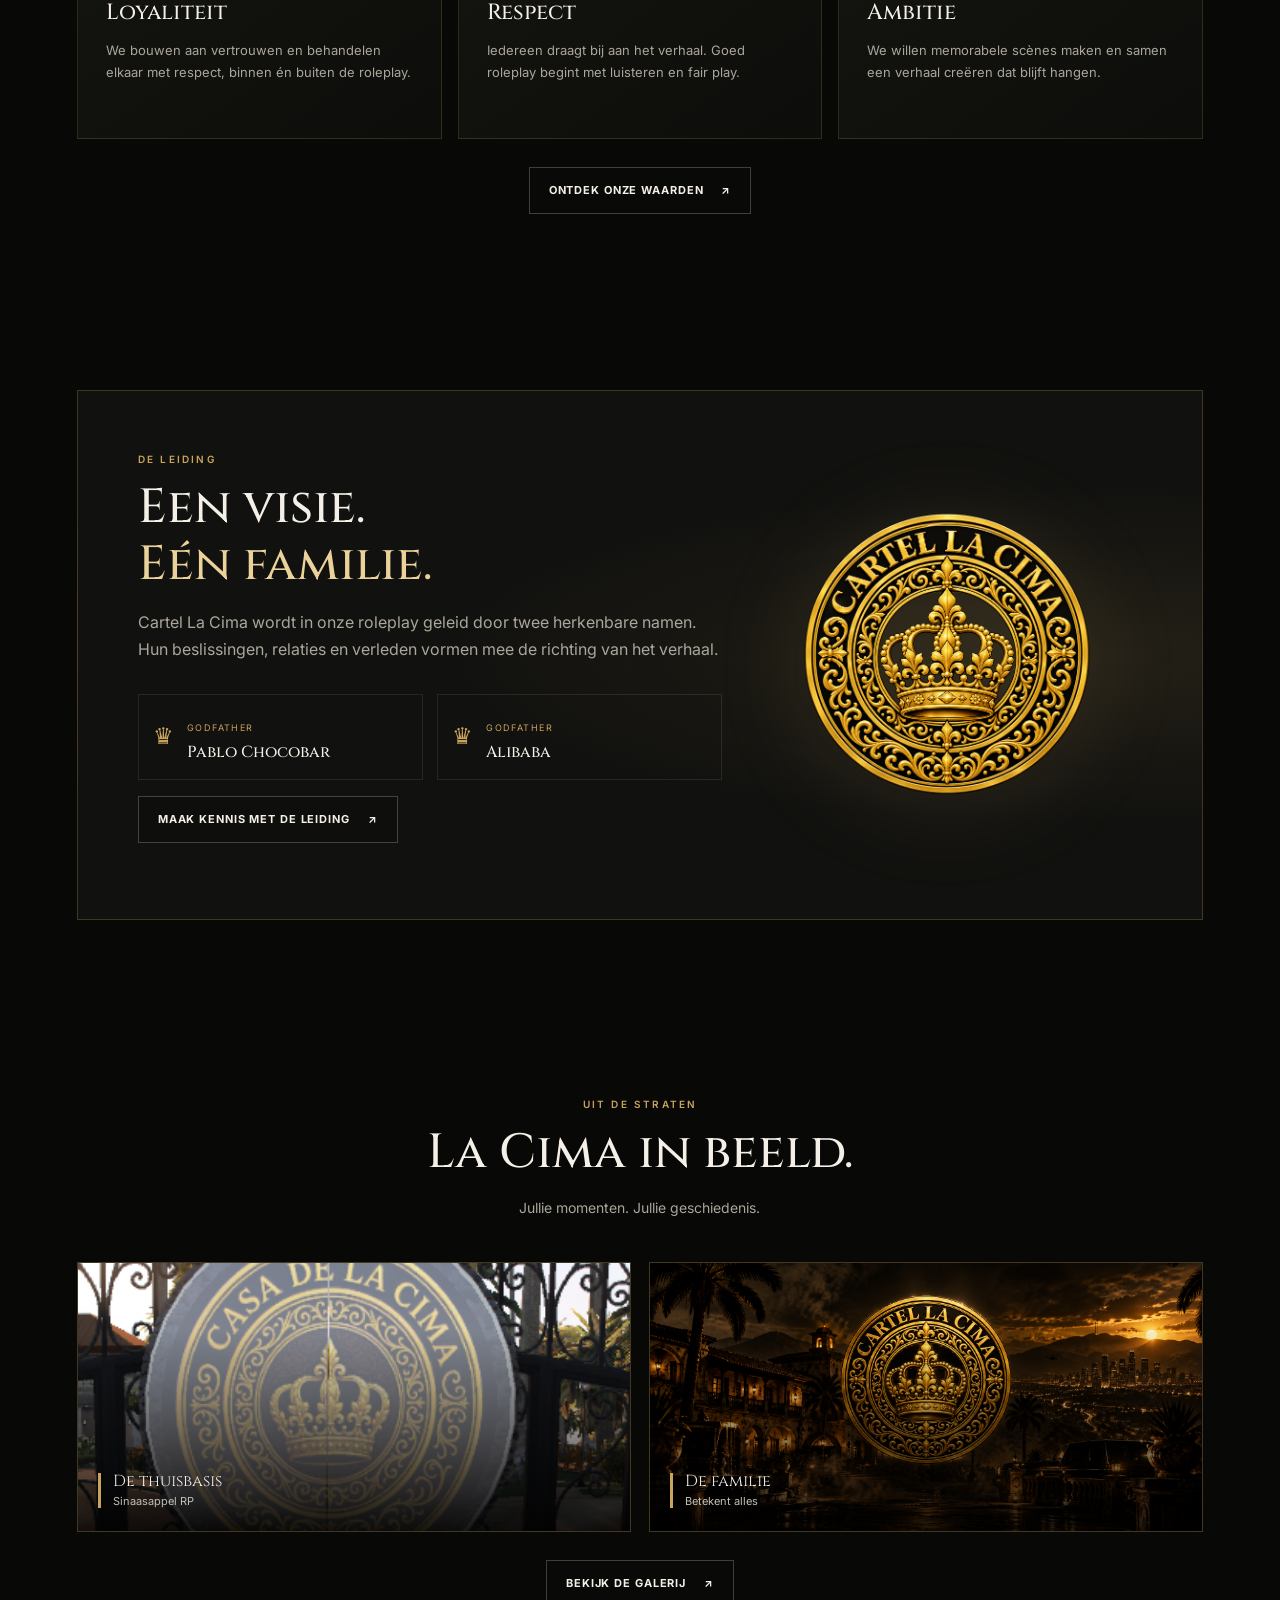
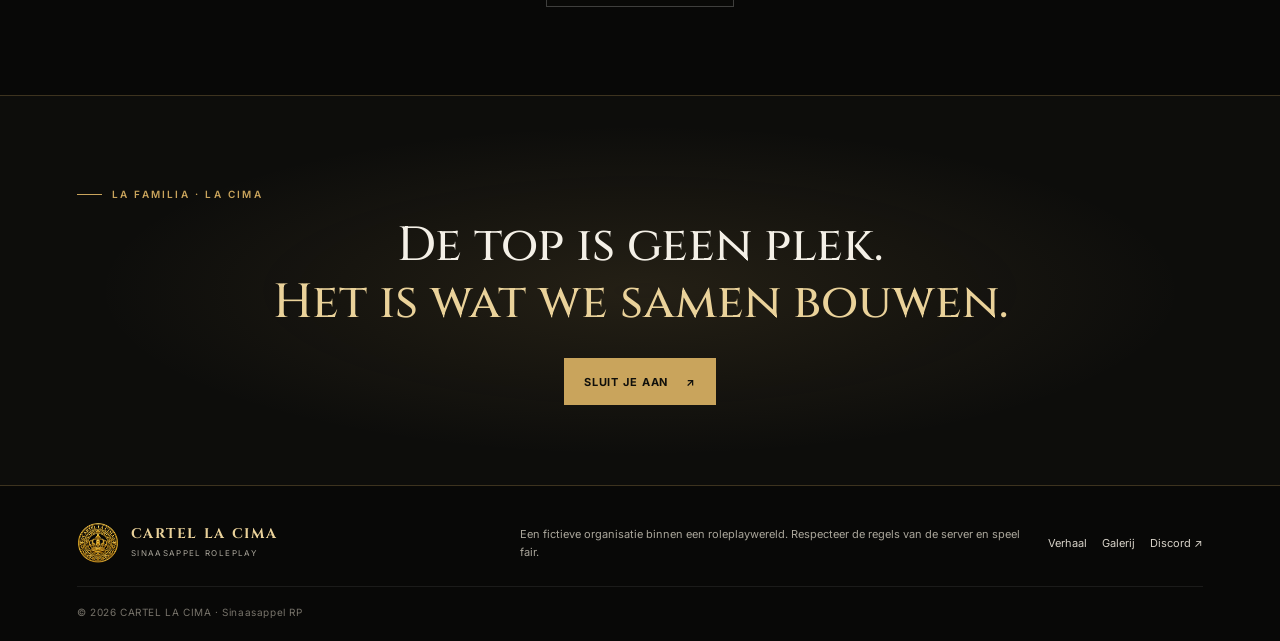
==== commit cb6da8a5: "Add files via upload" ====
--- a/index.html
+++ b/index.html
@@ -1,141 +1,95 @@
 <!DOCTYPE html>
 <html lang="nl">
-<head><meta name="google-site-verification" content="WvXRgHe4BdpTM_RKW-h9yV7HGVJYF44Y4NhQka72pgI" />
+<head>
+  <meta name="google-site-verification" content="WvXRgHe4BdpTM_RKW-h9yV7HGVJYF44Y4NhQka72pgI">
   <meta charset="UTF-8">
   <meta name="viewport" content="width=device-width, initial-scale=1.0">
-  <meta name="theme-color" content="#070706">
+  <meta name="theme-color" content="#080807">
   <meta name="color-scheme" content="dark">
   <meta name="description" content="Cartel La Cima — Sinaasappel roleplay. Loyaliteit, eer en ambitie.">
-  <title>CARTEL LA CIMA — Sinaasappel RP</title>
+  <title>CARTEL LA CIMA — Home</title>
   <link rel="icon" type="image/png" href="assets/f275185a-7b78-4d47-b29a-3f92ea401cad.png">
-  <link href="https://fonts.googleapis.com/css2?family=Cinzel:wght@400;500;600;700;800&family=Inter:wght@300;400;500;600;700&display=swap" rel="stylesheet">
   <link rel="stylesheet" href="style.css">
 </head>
 <body>
   <div class="top-line"></div>
   <header class="site-header">
-    <a class="brand" href="#home" aria-label="La Cima startpagina">
+    <a class="brand" href="index.html" aria-label="La Cima startpagina">
       <img src="assets/f275185a-7b78-4d47-b29a-3f92ea401cad.png" alt="Cartel La Cima logo">
       <span><strong>LA CIMA</strong><small>Sinaasappel RP</small></span>
     </a>
-    <button class="menu-toggle" id="menuToggle" aria-label="Menu openen" aria-expanded="false">☰</button>
-    <nav class="nav" id="siteNav">
-      <a href="#verhaal">Ons verhaal</a>
-      <a href="#waarden">Onze waarden</a>
-      <a href="#galerij">Galerij</a>
-      <a href="#media">Media</a>
-      <a class="nav-cta discord-link" href="https://discord.gg/VERVANG-DIT" target="_blank" rel="noopener noreferrer">Join Discord <span>↗</span></a>
-    </nav>
+    <div class="header-actions">
+      <span class="menu-label">Navigatie</span>
+      <div class="menu-wrap">
+        <button class="menu-toggle" type="button" data-menu-toggle aria-label="Menu openen" aria-expanded="false" aria-controls="siteMenu">
+          <span class="hamburger" aria-hidden="true"><span></span><span></span><span></span></span>
+        </button>
+        <nav class="nav-menu" id="siteMenu" data-nav-menu aria-label="Hoofdnavigatie" aria-hidden="true">
+          <div class="menu-heading">Kies een pagina</div>
+          <a href="index.html" aria-current="page"><span>01</span>Home</a>
+<a href="verhaal.html"><span>02</span>Ons verhaal</a>
+<a href="waarden.html"><span>03</span>Onze waarden</a>
+<a href="leiding.html"><span>04</span>De leiding</a>
+<a href="galerij.html"><span>05</span>Galerij</a>
+<a href="media.html"><span>06</span>Media</a>
+          <a class="discord-menu-link" href="https://discord.gg/VERVANG-DIT" target="_blank" rel="noopener noreferrer">Join Discord <span>↗</span></a>
+        </nav>
+      </div>
+    </div>
   </header>
-
   <main>
-    <section class="hero" id="home">
-      <div class="hero-shade"></div>
+    <section class="page-hero">
       <div class="hero-content">
-        <p class="eyebrow"><span></span> Cartel La Cima | Sinaasappel RP</p>
+        <p class="eyebrow">CARTEL LA CIMA | SINAASAPPEL RP</p>
         <h1>CARTEL<br><em>LA CIMA</em></h1>
-        <p class="hero-subtitle">Een naam bouw je op. Respect verdien je.</p>
-        <p class="hero-copy">Een familie gevormd door ambitie, loyaliteit en keuzes. Ons verhaal wordt geschreven in de straten van Sinaasappel RP — scène voor scène, samen met onze groepering.</p>
-        <div class="hero-actions">
-          <a class="button button-gold discord-link" href="https://discord.gg/VERVANG-DIT" target="_blank" rel="noopener noreferrer">Word deel van het verhaal <span>↗</span></a>
-          <a class="button button-ghost" href="#verhaal">Ontdek Cartel La Cima <span>↓</span></a>
-        </div>
-        <div class="hero-signature"><span class="signature-line"></span><span>Onder leiding van <b>Pablo Chocobar</b> &amp; <b>Alibaba</b></span></div>
-      </div>
-      <div class="hero-mark"><img src="assets/la-cima-logo.png" alt="" aria-hidden="true"></div>
-      <div class="hero-bottom"><span>LEALTAD · RESPETO · AMBICIÓN</span><span>EST. Sinaasappel RP</span></div>
-    </section>
-
-    <section class="intro section" id="verhaal">
-      <div class="section-kicker"> HET VERHAAL</div>
-      <div class="intro-grid">
-        <div>
-          <p class="eyebrow">VAN NIETS NAAR EEN NAAM</p>
-          <h2>De top bereik je<br><em>niet alleen.</em></h2>
-        </div>
-        <div class="story-text">
-          <p class="lead">In Sinaasappel RP wordt respect niet zomaar gegeven. Het groeit door vertrouwen, keuzes en de manier waarop je met je mensen omgaat.</p>
-          <p>Cartel La Cima ontstond uit een kleine kring mensen met één gedeelde ambities en doelen, iets opbouwen dat groter is dan één persoon. Onder leiding van Pablo Chocobar en Alibaba groeide die kring uit tot een familie met een eigen identiteit, duidelijke afspraken en een sterke band.</p>
-          <p>De weg naar de top is nooit recht. Elke ontmoeting kan een nieuw hoofdstuk openen, elke keuze heeft gevolgen en vertrouwen moet je blijven verdienen. Cartel La Cima schrijft zijn geschiedenis samen met de mensen die de naam dragen.</p>
-          <p class="story-note">Dit is een fictief verhaal voor Cartel La Cima | Sinaasappel RP roleplay. De gebeurtenissen en personages horen bij de spelwereld.</p>
-        </div>
+        <p class="intro-copy">Een familie gevormd door ambitie, loyaliteit en keuzes. Ons verhaal wordt geschreven in de straten van Sinaasappel RP — scène voor scène, samen met onze groepering.</p>
+        <div class="hero-actions"><a class="button button-gold discord-link" href="https://discord.gg/VERVANG-DIT" target="_blank" rel="noopener noreferrer">Word deel van het verhaal <span>↗</span></a><a class="button button-ghost" href="verhaal.html">Ontdek Cartel La Cima <span>↓</span></a></div>
       </div>
     </section>
+    
+<section class="section">
+  <div class="content-grid">
+    <div><div class="section-kicker">HET VERHAAL</div><h2>De top bereik je<br><em>niet alleen.</em></h2></div>
+    <div class="story-copy">
+      <p class="lead">In Sinaasappel RP wordt respect niet zomaar gegeven. Het groeit door vertrouwen, keuzes en de manier waarop je met je mensen omgaat.</p>
+      <p>Cartel La Cima ontstond uit een kleine kring mensen met gedeelde ambities en doelen: iets opbouwen dat groter is dan één persoon. Onder leiding van Pablo Chocobar en Alibaba groeide die kring uit tot een familie met een eigen identiteit, duidelijke afspraken en een sterke band.</p>
+      <p>De weg naar de top is nooit recht. Elke ontmoeting kan een nieuw hoofdstuk openen, elke keuze heeft gevolgen en vertrouwen moet je blijven verdienen.</p>
+      <p class="story-note">Dit is een fictief verhaal voor Cartel La Cima | Sinaasappel RP roleplay. De gebeurtenissen en personages horen bij de spelwereld.</p>
+      <a class="button button-ghost" href="verhaal.html">Lees ons verhaal <span>↗</span></a>
+    </div>
+  </div>
+</section>
+<section class="section">
+  <div class="section-heading"><div class="section-kicker">WAAR WE VOOR STAAN</div><h2>Meer dan een naam.</h2><p>Een sterke groepering herken je aan de manier waarop ze samen vooruitgaat.</p></div>
+  <div class="value-grid">
+    <article class="value-card"><span class="value-number">I</span><div class="value-icon">♛</div><h3>Loyaliteit</h3><p>We bouwen aan vertrouwen en behandelen elkaar met respect, binnen én buiten de roleplay.</p></article>
+    <article class="value-card"><span class="value-number">II</span><div class="value-icon">✦</div><h3>Respect</h3><p>Iedereen draagt bij aan het verhaal. Goed roleplay begint met luisteren en fair play.</p></article>
+    <article class="value-card"><span class="value-number">III</span><div class="value-icon">⌖</div><h3>Ambitie</h3><p>We willen memorabele scènes maken en samen een verhaal creëren dat blijft hangen.</p></article>
+  </div>
+  <div style="text-align:center;margin-top:28px"><a class="button button-ghost" href="waarden.html">Ontdek onze waarden <span>↗</span></a></div>
+</section>
+<section class="section">
+  <div class="leadership-panel">
+    <div><div class="section-kicker">DE LEIDING</div><h2>Een visie.<br><em>Eén familie.</em></h2><p>Cartel La Cima wordt in onze roleplay geleid door twee herkenbare namen. Hun beslissingen, relaties en verleden vormen mee de richting van het verhaal.</p><div class="leaders"><div class="leader"><span class="leader-crown">♛</span><div><small>GODFATHER</small><h3>Pablo Chocobar</h3></div></div><div class="leader"><span class="leader-crown">♛</span><div><small>GODFATHER</small><h3>Alibaba</h3></div></div></div><p><a class="button button-ghost" href="leiding.html">Maak kennis met de leiding <span>↗</span></a></p></div>
+    <div class="leadership-art"><img src="assets/f275185a-7b78-4d47-b29a-3f92ea401cad.png" alt="Gouden La Cima-kroonlogo"></div>
+  </div>
+</section>
+<section class="section">
+  <div class="section-heading"><div class="section-kicker">UIT DE STRATEN</div><h2>La Cima in beeld.</h2><p>Jullie momenten. Jullie geschiedenis.</p></div>
+  <div class="gallery-grid">
+    <figure class="gallery-item"><img src="assets/Screenshot 2026-10-14 192630.png" alt="La Cima roleplay-screenshot"><figcaption><span></span><div><b>De thuisbasis</b><small>Sinaasappel RP</small></div></figcaption></figure>
+    <figure class="gallery-item"><img src="assets/la-cima-hero.png" alt="La Cima roleplay-banner"><figcaption><span></span><div><b>De familie</b><small>Betekent alles</small></div></figcaption></figure>
+  </div>
+  <div style="text-align:center;margin-top:28px"><a class="button button-ghost" href="galerij.html">Bekijk de galerij <span>↗</span></a></div>
+</section>
 
-    <section class="values section" id="waarden">
-      <div class="section-heading">
-        <div class="section-kicker"> WAAR WE VOOR STAAN</div>
-        <h2>Meer dan een naam.</h2>
-        <p>Een sterke groepering herken je aan de manier waarop ze samen vooruitgaat.</p>
-      </div>
-      <div class="value-grid">
-        <article class="value-card"><span class="value-number">I</span><div class="value-icon">♛</div><h3>Loyaliteit</h3><p>We bouwen aan vertrouwen en behandelen elkaar met respect, binnen én buiten de roleplay.</p></article>
-        <article class="value-card"><span class="value-number">II</span><div class="value-icon">✦</div><h3>Respect</h3><p>Iedereen draagt bij aan het verhaal. Goed roleplay begint met luisteren en fair play.</p></article>
-        <article class="value-card"><span class="value-number">III</span><div class="value-icon">⌖</div><h3>Ambitie</h3><p>We willen memorabele scènes maken en samen een verhaal creëren dat blijft hangen.</p></article>
-      </div>
-    </section>
-
-    <section class="leadership section">
-      <div class="leadership-panel">
-        <div class="leadership-copy">
-          <div class="section-kicker"> DE LEIDING</div>
-          <h2>Een visie.<br><em>Eén familie.</em></h2>
-          <p>Cartel La Cima wordt in onze roleplay geleid door twee herkenbare namen. Hun beslissingen, relaties en verleden vormen mee de richting van het verhaal.</p>
-          <div class="leaders">
-            <div class="leader"><span class="leader-crown">♛</span><div><small>GODFATHER</small><h3>Pablo Chocobar</h3></div></div>
-            <div class="leader"><span class="leader-crown">♛</span><div><small>GODFATHER</small><h3>Alibaba</h3></div></div>
-          </div>
-        </div>
-        <div class="leadership-art"><img src="assets/f275185a-7b78-4d47-b29a-3f92ea401cad.png" alt="Gouden La Cima-kroonlogo"></div>
-      </div>
-    </section>
-
-    <section class="gallery section" id="galerij">
-      <div class="section-heading section-heading-row">
-        <div><div class="section-kicker"> UIT DE STRATEN</div><h2>La Cima in beeld.</h2><p>Jullie momenten. Jullie geschiedenis.</p></div>
-        <span class="gallery-label">COMMUNITY GALLERY</span>
-      </div>
-      <div class="gallery-grid">
-        <figure class="gallery-item gallery-large"><img src="assets/Screenshot 2026-10-14 192630.png" alt="Sfeervolle La Cima roleplay-banner"><figcaption><span></span><div><b>De thuisbasis</b><small>Sinaasappel RP</small></div></figcaption></figure>
-        <figure class="gallery-item gallery-large"><img src="assets/la-cima-hero.png" alt="Sfeervolle La Cima roleplay-banner"><figcaption><span></span><div><b>De Familie</b><small></small>Betekend alles</small></div></figcaption></figure>
-        <figure class="gallery-item gallery-larger"><div class="placeholder-inner"><span>＋</span><b>Jullie convoy</b><small>Vervang dit vak door een screenshot</small></div><figcaption><span></span><div><b>Op pad</b><small>FiveM screenshot</small></div></figcaption></figure>
-      </div>
-    </section>
-
-    <section class="media section" id="media">
-      <div class="section-heading">
-        <div class="section-kicker"> VIDEO & COMMUNITY</div>
-        <h2>Beleef het verhaal.</h2>
-        <p>Bekijk onze beelden en sluit je aan bij de community.</p>
-      </div>
-      <div class="media-grid">
-        <div class="video-card">
-          <div class="video-frame" id="videoFrame">
-            <div class="video-placeholder"><span class="play-icon">▶</span><b>LA CIMA — OFFICIËLE VIDEO</b><small>Voeg je YouTube-video toe via script.js</small></div>
-          </div>
-          <div class="video-caption"><div><small>LA CIMA MEDIA</small><h3>Ons verhaal in beweging</h3></div><span class="gold-dot"></span></div>
-        </div>
-        <aside class="discord-card">
-          <div class="discord-symbol">◈</div>
-          <p class="eyebrow">DE GROEPERING</p>
-          <h3>Jouw volgende<br><em>hoofdstuk begint hier.</em></h3>
-          <p>Ontmoet Cartel La Cima, volg updates en ontdek hoe je kunt deelnemen aan onze Groepering binnen Sinaasappel RP.</p>
-          <ul><li><span>✓</span> Community en aankondigingen</li><li><span>✓</span> Informatie over aansluiten</li><li><span>✓</span> Contact met Cartel La cima</li></ul>
-          <a class="button button-gold button-full discord-link" href="https://discord.gg/VERVANG-DIT" target="_blank" rel="noopener noreferrer">Join onze Discord <span>↗</span></a>
-        </aside>
-      </div>
-    </section>
-
-    <section class="closing">
-      <div class="closing-inner"><p class="eyebrow">LA FAMILIA · LA CIMA</p><h2>De top is geen plek.<br><em>Het is wat we samen bouwen.</em></h2><a class="button button-gold discord-link" href="https://discord.gg/VERVANG-DIT" target="_blank" rel="noopener noreferrer">Sluit je aan <span>↗</span></a></div>
-    </section>
+    <section class="closing"><div class="closing-inner"><p class="eyebrow">LA FAMILIA · LA CIMA</p><h2>De top is geen plek.<br><em>Het is wat we samen bouwen.</em></h2><a class="button button-gold discord-link" href="https://discord.gg/VERVANG-DIT" target="_blank" rel="noopener noreferrer">Sluit je aan <span>↗</span></a></div></section>
   </main>
-
   <footer class="footer">
-    <a class="footer-brand" href="#home"><img src="assets/f275185a-7b78-4d47-b29a-3f92ea401cad.png" alt=""><span><b>CARTEL LA CIMA</b><small>SINAASAPPEL ROLEPLAY</small></span></a>
+    <a class="footer-brand" href="index.html"><img src="assets/f275185a-7b78-4d47-b29a-3f92ea401cad.png" alt=""><span><b>CARTEL LA CIMA</b><small>SINAASAPPEL ROLEPLAY</small></span></a>
     <p>Een fictieve organisatie binnen een roleplaywereld. Respecteer de regels van de server en speel fair.</p>
-    <div class="footer-links"><a href="#verhaal">Verhaal</a><a href="#galerij">Galerij</a><a class="discord-link" href="https://discord.gg/VERVANG-DIT" target="_blank" rel="noopener noreferrer">Discord ↗</a></div>
-    <div class="copyright">© <span id="year"></span> CARTEL LA CIMA · Sinaasappel RP </div>
+    <div class="footer-links"><a href="verhaal.html">Verhaal</a><a href="galerij.html">Galerij</a><a class="discord-link" href="https://discord.gg/VERVANG-DIT" target="_blank" rel="noopener noreferrer">Discord ↗</a></div>
+    <div class="copyright">© <span data-year></span> CARTEL LA CIMA · Sinaasappel RP</div>
   </footer>
   <script src="script.js"></script>
 </body>
--- a/style.css
+++ b/style.css
@@ -1,80 +1,172 @@
-/* LA CIMA — PREMIUM EDITION
-   Bold typography, gold-metal accents, cinematic contrast, responsive layout. */
-:root{
-  --bg:#070706;--surface:#10100e;--surface-2:#17150f;--gold:#d9ad4e;
-  --gold-bright:#ffe29a;--gold-dark:#80591b;--white:#fffaf0;--muted:#b3ab9a;
-  --line:rgba(222,179,80,.25);--serif:'Cinzel',Georgia,serif;--sans:'Inter',Arial,sans-serif;
+@import url('https://fonts.googleapis.com/css2?family=Cinzel:wght@400;500;600;700;800&family=Inter:wght@300;400;500;600;700&display=swap');
+
+:root {
+  --bg: #080807;
+  --panel: #11110f;
+  --panel-2: #171612;
+  --gold: #c9a45c;
+  --gold-light: #ead29a;
+  --text: #f4f0e7;
+  --muted: #aaa69b;
+  --line: rgba(201, 164, 92, .25);
+  --content: 1160px;
 }
-*{box-sizing:border-box}
-html{scroll-behavior:smooth;scroll-padding-top:88px}
-body{margin:0;background:var(--bg);color:var(--white);font-family:var(--sans);font-size:15px;line-height:1.7;-webkit-font-smoothing:antialiased}
-body:before{content:"";position:fixed;inset:0;pointer-events:none;z-index:50;opacity:.035;background-image:url("data:image/svg+xml,%3Csvg viewBox='0 0 180 180' xmlns='http://www.w3.org/2000/svg'%3E%3Cfilter id='n'%3E%3CfeTurbulence type='fractalNoise' baseFrequency='.9' numOctaves='3' stitchTiles='stitch'/%3E%3C/filter%3E%3Crect width='100%25' height='100%25' filter='url(%23n)' opacity='.28'/%3E%3C/svg%3E")}
-a{color:inherit;text-decoration:none}img{display:block;max-width:100%}
-.top-line{height:3px;background:linear-gradient(90deg,#704710,#fff0ae 24%,#b87e20 52%,#ffdf82 77%,#704710)}
-.site-header{height:84px;display:flex;align-items:center;justify-content:space-between;padding:0 6.2%;position:sticky;top:0;z-index:20;background:rgba(7,7,6,.92);border-bottom:1px solid rgba(223,180,81,.16);backdrop-filter:blur(18px)}
-.brand,.footer-brand{display:flex;align-items:center;gap:12px}.brand img{width:50px;height:50px;object-fit:contain;filter:drop-shadow(0 0 10px rgba(216,169,66,.14))}
-.brand span,.footer-brand span{display:flex;flex-direction:column;line-height:1.35}.brand strong,.footer-brand b{font-family:var(--serif);font-size:16px;font-weight:800;letter-spacing:2.8px}.brand small,.footer-brand small{font-size:9px;font-weight:700;letter-spacing:2.5px;color:var(--gold);margin-top:4px}
-.nav{display:flex;align-items:center;gap:30px}.nav>a{font-size:11px;font-weight:700;letter-spacing:.7px;color:#d7d0c2;transition:color .2s}.nav>a:hover,.footer-links a:hover{color:var(--gold-bright)}
-.nav .nav-cta{border:1px solid var(--gold);padding:11px 16px;color:var(--gold-bright);font-weight:800;text-transform:uppercase;letter-spacing:1px}.nav-cta span,.button span{margin-left:10px}
-.menu-toggle{display:none;background:transparent;border:1px solid var(--line);color:var(--gold-bright);padding:8px 12px;font-size:20px}
-.hero{min-height:720px;height:min(850px,calc(100vh - 84px));position:relative;display:flex;align-items:center;padding:70px 9%;overflow:hidden;background:#100e09 url('assets/la-cima-hero.png') center 48%/cover no-repeat}
-.hero-shade{position:absolute;inset:0;background:linear-gradient(90deg,rgba(3,3,3,.96) 0%,rgba(3,3,3,.84) 38%,rgba(3,3,3,.28) 100%),linear-gradient(0deg,rgba(3,3,3,.82),transparent 42%,rgba(3,3,3,.1))}
-.hero-content{position:relative;z-index:2;max-width:700px}
-.eyebrow{font-size:10px;letter-spacing:3px;color:var(--gold-bright);font-weight:800;text-transform:uppercase}
-.hero .eyebrow{display:flex;align-items:center;gap:12px}.hero .eyebrow span{width:27px;height:2px;background:var(--gold)}
-h1,h2,h3,p{margin-top:0}h1,h2{font-family:var(--serif);font-weight:800;line-height:1.08;text-transform:uppercase}
-h1{font-size:clamp(58px,8vw,112px);letter-spacing:-2px;margin:22px 0;text-shadow:0 7px 34px rgba(0,0,0,.6)}
-h1 em,h2 em,.discord-card h3 em,.closing h2 em{font-style:normal;color:var(--gold-bright);text-shadow:0 0 30px rgba(219,171,69,.13)}
-.hero-subtitle{font-family:var(--serif);font-weight:700;font-size:19px;color:#fff1d0;letter-spacing:.3px}
-.hero-copy{max-width:510px;color:#d0c7b6;font-size:14px;line-height:1.95}
-.hero-actions{display:flex;gap:13px;flex-wrap:wrap;margin-top:32px}
-.button{display:inline-flex;justify-content:center;align-items:center;gap:8px;padding:15px 21px;font-size:11px;font-weight:800;letter-spacing:1px;text-transform:uppercase;transition:transform .2s,filter .2s,border-color .2s}
-.button:hover{transform:translateY(-3px);filter:brightness(1.08)}
-.button-gold{background:linear-gradient(115deg,#b77b20,#ffe49a 48%,#c18a2a);color:#151006;border:1px solid #f8dc8e;box-shadow:0 8px 32px rgba(182,128,37,.14)}
-.button-ghost{border:1px solid rgba(255,255,255,.32);color:#fff7e7;background:rgba(0,0,0,.18)}
-.hero-signature{display:flex;align-items:center;gap:12px;color:#c4baa7;font-size:11px;margin-top:43px}.signature-line{height:2px;width:34px;background:var(--gold)}.hero-signature b{color:#fff0c6;font-weight:800}
-.hero-mark{position:absolute;right:6%;top:50%;transform:translateY(-50%);width:min(32vw,410px);opacity:.82;filter:drop-shadow(0 12px 50px #000)}
-.hero-bottom{position:absolute;bottom:22px;left:9%;right:9%;display:flex;justify-content:space-between;color:#d7b96e;font-size:9px;font-weight:800;letter-spacing:2.4px}
-.section{padding:112px 9%}.section-kicker{color:var(--gold);font-size:10px;font-weight:800;letter-spacing:2.5px;margin-bottom:24px}
-.intro-grid{display:grid;grid-template-columns:1fr 1.1fr;gap:9%;align-items:start}
-.intro h2,.section-heading h2,.leadership h2{font-size:clamp(38px,4.5vw,62px);letter-spacing:-1px;margin:10px 0}
-.story-text{color:#c1b9aa;font-size:13px;line-height:2}.story-text .lead{font-family:var(--serif);font-size:20px;font-weight:700;color:#fff2d7;line-height:1.75}
-.story-note{font-size:11px;color:#968c78;border-left:2px solid var(--gold);padding-left:14px;margin-top:25px}
-.values{background:linear-gradient(180deg,#0c0c0a,#12110d);border-top:1px solid rgba(255,255,255,.05);border-bottom:1px solid rgba(255,255,255,.05)}
-.section-heading{text-align:center;max-width:680px;margin:0 auto 48px}.section-heading p{font-size:13px;color:var(--muted)}
-.value-grid{display:grid;grid-template-columns:repeat(3,1fr);gap:18px}
-.value-card{position:relative;background:linear-gradient(145deg,#19170f,#0d0d0b);border:1px solid var(--line);padding:34px 29px;min-height:245px;transition:transform .25s,border-color .25s,background .25s}
-.value-card:hover{transform:translateY(-5px);border-color:rgba(244,208,121,.6);background:linear-gradient(145deg,#211c10,#10100d)}
-.value-number{position:absolute;right:22px;top:18px;color:#78602d;font-family:var(--serif);font-size:14px;font-weight:800}.value-icon{font-size:28px;color:var(--gold-bright);margin-bottom:14px}
-.value-card h3{font-family:var(--serif);font-weight:800;font-size:20px;letter-spacing:.5px;text-transform:uppercase}.value-card p{color:#b6ae9e;font-size:12px;line-height:1.95;margin-bottom:0}
-.leadership{padding-top:95px;padding-bottom:95px}.leadership-panel{display:grid;grid-template-columns:1.1fr .9fr;align-items:center;background:radial-gradient(circle at 85% 50%,#30230d 0,transparent 38%),#11100d;border:1px solid var(--line);padding:58px 7%;overflow:hidden;position:relative}
-.leadership-panel:before{content:"LA CIMA";position:absolute;right:4%;bottom:-55px;font-family:var(--serif);font-weight:800;font-size:clamp(60px,10vw,140px);letter-spacing:8px;color:rgba(222,180,83,.035);pointer-events:none}
-.leadership-copy>p{color:#c1b8a8;max-width:500px;font-size:13px}.leaders{display:flex;gap:32px;margin-top:30px;flex-wrap:wrap}.leader{display:flex;gap:12px;align-items:center}.leader-crown{font-size:27px;color:var(--gold-bright)}.leader small{font-size:9px;font-weight:800;letter-spacing:1.8px;color:var(--gold)}.leader h3{font-family:var(--serif);font-size:15px;font-weight:800;margin:3px 0 0;text-transform:uppercase}
-.leadership-art{display:flex;justify-content:center;position:relative;z-index:1}.leadership-art img{width:min(100%,310px);filter:drop-shadow(0 10px 40px #000)}
-.section-heading-row{display:flex;align-items:end;justify-content:space-between;text-align:left;max-width:none}.section-heading-row h2{margin-bottom:8px}.gallery-label{color:#b9a16a;font-size:9px;font-weight:800;letter-spacing:2px;padding-bottom:10px}
-.gallery-grid{display:grid;grid-template-columns:1.25fr 1fr 1fr;gap:16px}.gallery-item{position:relative;min-height:270px;background:#15140f;border:1px solid rgba(255,255,255,.08);overflow:hidden;margin:0}
-.gallery-item>img{width:100%;height:100%;min-height:270px;object-fit:cover;position:absolute;inset:0;transition:transform .5s}.gallery-item:hover>img{transform:scale(1.045)}
-.gallery-item:after{content:"";position:absolute;inset:35% 0 0;background:linear-gradient(transparent,rgba(0,0,0,.92));pointer-events:none}
-.gallery-item figcaption{position:absolute;z-index:2;bottom:17px;left:17px;right:15px;display:flex;gap:13px;align-items:center}.gallery-item figcaption>span{font-family:var(--serif);font-size:12px;color:var(--gold-bright);font-weight:800}.gallery-item figcaption div{display:flex;flex-direction:column}.gallery-item figcaption b{font-size:12px;font-weight:800;text-transform:uppercase;letter-spacing:.5px}.gallery-item figcaption small{font-size:10px;color:#d1c6b2}
-.placeholder{display:flex;align-items:center;justify-content:center;border-style:dashed;border-color:rgba(215,173,81,.34);background:radial-gradient(ellipse at center,#282112,#10100d 72%)}.placeholder:after{display:none}
-.placeholder-inner{text-align:center;display:flex;align-items:center;flex-direction:column;gap:7px;padding:20px;color:#d6c9ae}.placeholder-inner>span{display:grid;place-items:center;width:43px;height:43px;border:1px solid var(--line);border-radius:50%;font-size:23px;color:var(--gold-bright)}.placeholder-inner b{font-family:var(--serif);font-size:14px;font-weight:800;text-transform:uppercase}.placeholder-inner small{font-size:10px;color:#9c917c}
-.gallery-help{font-size:11px;color:#948a77;margin-top:18px}.gallery-help code{color:var(--gold-bright);background:#1b1913;padding:3px 5px}
-.media{background:#0d0c0a}.media-grid{display:grid;grid-template-columns:1.3fr .8fr;gap:22px;align-items:stretch}
-.video-card{background:#15140f;border:1px solid rgba(255,255,255,.08)}.video-frame{aspect-ratio:16/9;background:#070706;display:grid;place-items:center;overflow:hidden}.video-frame iframe{width:100%;height:100%;border:0}
-.video-placeholder{display:flex;align-items:center;justify-content:center;flex-direction:column;gap:10px;color:#b0a590;text-align:center;padding:20px}.play-icon{display:grid;place-items:center;width:59px;height:59px;border:1px solid var(--gold-bright);border-radius:50%;color:var(--gold-bright);padding-left:4px}
-.video-placeholder b{font-family:var(--serif);font-size:13px;font-weight:800;letter-spacing:1.2px;color:#f5dfaa}.video-placeholder small{font-size:10px}
-.video-caption{display:flex;justify-content:space-between;align-items:center;padding:18px 22px}.video-caption small{font-size:9px;color:var(--gold);font-weight:800;letter-spacing:1.7px}.video-caption h3{font-family:var(--serif);font-weight:800;font-size:16px;margin:5px 0 0;text-transform:uppercase}.gold-dot{width:7px;height:7px;background:var(--gold-bright);border-radius:50%;box-shadow:0 0 15px var(--gold)}
-.discord-card{border:1px solid var(--line);background:linear-gradient(145deg,#1d1a11,#100f0c);padding:34px}.discord-symbol{font-size:30px;color:var(--gold-bright)}.discord-card .eyebrow{margin:10px 0}
-.discord-card h3{font-family:var(--serif);font-size:clamp(24px,2.5vw,35px);line-height:1.35;font-weight:800;margin:10px 0 15px;text-transform:uppercase}
-.discord-card>p:not(.eyebrow){color:#c0b6a4;font-size:12px;line-height:1.9}.discord-card ul{list-style:none;padding:0;margin:22px 0;color:#e0d5c1;font-size:11px}.discord-card li{margin:9px 0}.discord-card li span{color:var(--gold-bright);margin-right:9px}.button-full{width:100%;margin-top:7px}
-.discord-note{display:block;color:#918773;font-size:9px;line-height:1.7;margin-top:14px}
-.closing{padding:95px 7%;text-align:center;background:linear-gradient(0deg,rgba(5,5,4,.93),rgba(5,5,4,.86)),url('assets/la-cima-hero.png') center 60%/cover}.closing-inner{max-width:850px;margin:auto}.closing h2{font-size:clamp(34px,4.8vw,62px);margin:18px 0 32px;letter-spacing:-.7px}
-.footer{padding:40px 9% 20px;background:#060605;border-top:1px solid var(--line);display:grid;grid-template-columns:1fr 1.2fr 1fr;gap:20px;align-items:center}
-.footer-brand img{width:44px;height:44px;object-fit:contain}.footer-brand b{font-size:12px}.footer-brand small{font-size:8px}.footer>p{font-size:10px;color:#948a78;line-height:1.8;margin:0}.footer-links{display:flex;gap:20px;justify-content:flex-end;font-size:10px;font-weight:700;color:#c8bda9}.footer-links a:last-child{color:var(--gold-bright)}
-.copyright{grid-column:1/-1;border-top:1px solid rgba(255,255,255,.07);padding-top:16px;margin-top:16px;text-align:center;color:#746b5b;font-size:9px;font-weight:700;letter-spacing:1.5px}
-:focus-visible{outline:2px solid var(--gold-bright);outline-offset:4px}
-@media(max-width:900px){.site-header{padding:0 5%;height:76px}.nav{gap:17px}.nav>a{font-size:10px}.hero{padding-left:7%;padding-right:7%;min-height:650px}.hero-mark{right:2%;width:34vw;opacity:.48}.section{padding:85px 7%}.leadership-panel{padding:40px 5%}.gallery-grid{grid-template-columns:1fr 1fr}.gallery-large{grid-column:1/-1;min-height:300px}.media-grid{grid-template-columns:1fr 1fr}.discord-card{padding:25px}.footer{padding-left:7%;padding-right:7%}}
-@media(max-width:680px){.site-header{height:70px}.brand img{width:44px;height:44px}.brand strong{font-size:14px}.menu-toggle{display:block}.nav{display:none;position:absolute;top:70px;left:0;right:0;padding:18px 6% 24px;background:#0c0b09;border-bottom:1px solid var(--line);flex-direction:column;align-items:stretch;gap:0}.nav.open{display:flex}.nav>a{padding:12px 0;border-bottom:1px solid rgba(255,255,255,.05);font-size:12px}.nav .nav-cta{margin-top:12px;text-align:center;padding:12px}
-.hero{height:auto;min-height:690px;padding:75px 7% 90px;background-position:60% center}.hero-shade{background:linear-gradient(90deg,rgba(5,5,4,.95),rgba(5,5,4,.65)),linear-gradient(0deg,rgba(5,5,4,.82),transparent)}.hero-mark{width:180px;right:-30px;top:18%;transform:none;opacity:.25}.hero-content{max-width:100%}h1{font-size:clamp(50px,14vw,78px);letter-spacing:-1px}.hero-subtitle{font-size:16px}.hero-copy{font-size:13px}.hero-bottom{left:7%;right:7%;font-size:8px;letter-spacing:1px}.hero-signature{align-items:flex-start;line-height:1.7}
-.section{padding:70px 7%}.intro-grid{grid-template-columns:1fr;gap:20px}.intro h2,.section-heading h2,.leadership h2{font-size:38px}.story-text .lead{font-size:17px}.value-grid{grid-template-columns:1fr;gap:12px}.value-card{min-height:auto;padding:25px}.leadership-panel{grid-template-columns:1fr;padding:32px 7%}.leadership-art{grid-row:1;margin-bottom:10px}.leadership-art img{width:150px}.leaders{gap:22px}.section-heading-row{display:block}.gallery-label{display:inline-block;margin-top:10px}.gallery-grid{grid-template-columns:1fr}.gallery-large{grid-column:auto}.gallery-item,.gallery-item>img{min-height:250px}.media-grid{grid-template-columns:1fr}.discord-card{padding:28px}.closing{padding:70px 7%}.footer{grid-template-columns:1fr;gap:18px;text-align:center}.footer-brand{justify-content:center}.footer-links{justify-content:center}.copyright{grid-column:auto}.footer>p{max-width:400px;margin:auto}}
-@media(prefers-reduced-motion:reduce){html{scroll-behavior:auto}*,*:before,*:after{transition:none!important;animation:none!important}}
+* { box-sizing: border-box; }
+html { scroll-behavior: smooth; scroll-padding-top: 100px; }
+body { margin: 0; background: var(--bg); color: var(--text); font-family: Inter, Arial, sans-serif; line-height: 1.7; }
+body.menu-open { overflow: hidden; }
+a { color: inherit; text-decoration: none; }
+img { display: block; max-width: 100%; }
+button { font: inherit; }
+.top-line { height: 3px; background: linear-gradient(90deg, transparent, var(--gold), #f1d99d, var(--gold), transparent); }
+.site-header {
+  position: sticky; top: 0; z-index: 1000; min-height: 82px;
+  display: flex; align-items: center; justify-content: space-between; gap: 24px;
+  padding: 13px max(5vw, calc((100vw - var(--content))/2));
+  background: rgba(8,8,7,.94); border-bottom: 1px solid rgba(201,164,92,.15);
+  backdrop-filter: blur(16px);
+}
+.brand, .footer-brand { display: inline-flex; align-items: center; gap: 12px; min-width: 0; }
+.brand img { width: 52px; height: 52px; object-fit: contain; }
+.brand strong, .footer-brand b { display: block; font: 700 20px/1.2 Cinzel, serif; letter-spacing: .12em; color: var(--gold-light); }
+.brand small, .footer-brand small { display: block; margin-top: 4px; color: var(--muted); font-size: 10px; letter-spacing: .17em; text-transform: uppercase; }
+.header-actions { display: flex; align-items: center; gap: 14px; }
+.menu-wrap { position: relative; }
+.menu-toggle {
+  display: inline-flex; align-items: center; justify-content: center; gap: 10px;
+  width: 48px; height: 48px; padding: 0; border: 1px solid var(--line); border-radius: 3px;
+  color: var(--gold-light); background: #11110f; cursor: pointer; transition: border-color .25s, background .25s;
+}
+.menu-toggle:hover, .menu-toggle[aria-expanded="true"] { border-color: var(--gold); background: #1a1812; }
+.hamburger { display: flex; flex-direction: column; gap: 5px; width: 20px; }
+.hamburger span { display: block; width: 100%; height: 2px; background: currentColor; transition: transform .3s, opacity .2s; }
+.menu-toggle[aria-expanded="true"] .hamburger span:first-child { transform: translateY(7px) rotate(45deg); }
+.menu-toggle[aria-expanded="true"] .hamburger span:nth-child(2) { opacity: 0; }
+.menu-toggle[aria-expanded="true"] .hamburger span:last-child { transform: translateY(-7px) rotate(-45deg); }
+.menu-label { font-size: 10px; letter-spacing: .16em; text-transform: uppercase; }
+.nav-menu {
+  position: absolute; top: calc(100% + 14px); right: 0; width: min(330px, calc(100vw - 28px));
+  padding: 10px; background: rgba(15,15,13,.98); border: 1px solid var(--line);
+  box-shadow: 0 24px 65px rgba(0,0,0,.55); opacity: 0; visibility: hidden; pointer-events: none;
+  transform: translateY(-10px) scale(.985); transform-origin: top right;
+  transition: opacity .24s ease, transform .28s ease, visibility .24s;
+}
+.nav-menu.is-open { opacity: 1; visibility: visible; pointer-events: auto; transform: translateY(0) scale(1); }
+.nav-menu .menu-heading { padding: 10px 13px 12px; color: var(--gold); font-size: 10px; letter-spacing: .2em; text-transform: uppercase; }
+.nav-menu a { display: flex; align-items: center; gap: 14px; padding: 12px 13px; border-top: 1px solid rgba(255,255,255,.055); color: #e9e5dc; font-size: 13px; transition: background .2s, color .2s, padding .2s; }
+.nav-menu a span { color: var(--gold); font-size: 10px; letter-spacing: .08em; }
+.nav-menu a:hover, .nav-menu a[aria-current="page"] { color: var(--gold-light); background: rgba(201,164,92,.08); padding-left: 18px; }
+.nav-menu .discord-menu-link { margin-top: 8px; border: 1px solid var(--line); color: var(--gold-light); justify-content: space-between; }
+.page-hero {
+  position: relative; isolation: isolate; min-height: 430px; display: flex; align-items: center;
+  padding: 90px max(6vw, calc((100vw - var(--content))/2)); overflow: hidden;
+  background: radial-gradient(ellipse at 75% 45%, rgba(157,116,46,.17), transparent 42%), linear-gradient(120deg,#0a0a08,#11100d 65%,#080807);
+}
+.page-hero::before { content: ""; position: absolute; inset: 0; z-index: -1; opacity: .14; background-image: url("assets/la-cima-hero.png"); background-position: center; background-size: cover; }
+.page-hero::after { content: ""; position: absolute; inset: 0; z-index: -1; background: linear-gradient(90deg,rgba(8,8,7,.96),rgba(8,8,7,.7) 65%,rgba(8,8,7,.82)); }
+.hero-content { max-width: 790px; }
+.eyebrow, .section-kicker { color: var(--gold); font-size: 10px; font-weight: 600; letter-spacing: .22em; text-transform: uppercase; }
+.eyebrow { display: flex; align-items: center; gap: 10px; }
+.eyebrow::before { content: ""; width: 25px; height: 1px; background: var(--gold); }
+h1, h2, h3 { margin: 0; font-family: Cinzel, Georgia, serif; font-weight: 500; line-height: 1.18; }
+h1 { margin-top: 18px; font-size: clamp(42px, 7vw, 82px); letter-spacing: .045em; }
+h1 em, h2 em, .gold { color: var(--gold-light); font-style: normal; }
+.page-hero .intro-copy { max-width: 620px; margin: 22px 0 0; color: #c3beb3; font-size: 15px; }
+.hero-actions { display: flex; flex-wrap: wrap; gap: 12px; margin-top: 30px; }
+.button { min-height: 47px; display: inline-flex; align-items: center; justify-content: center; gap: 18px; padding: 12px 19px; border: 1px solid var(--gold); font-size: 11px; font-weight: 700; letter-spacing: .08em; text-transform: uppercase; transition: transform .2s, background .2s, color .2s; }
+.button:hover { transform: translateY(-2px); }
+.button-gold { background: var(--gold); color: #100f0b; }
+.button-gold:hover { background: var(--gold-light); }
+.button-ghost { background: rgba(10,10,8,.4); color: var(--text); border-color: rgba(255,255,255,.22); }
+.button-ghost:hover { border-color: var(--gold); color: var(--gold-light); }
+.section { width: min(var(--content), 88vw); margin: 0 auto; padding: 88px 0; }
+.section-heading { max-width: 680px; margin: 0 auto 42px; text-align: center; }
+.section-heading h2, .section h2 { margin-top: 12px; font-size: clamp(30px, 4vw, 48px); }
+.section-heading p, .section p { color: var(--muted); }
+.section-heading p { margin: 15px 0 0; font-size: 14px; }
+.content-grid { display: grid; grid-template-columns: .85fr 1.15fr; gap: clamp(28px, 6vw, 82px); align-items: start; }
+.content-grid .lead { color: var(--text); font-size: 19px; line-height: 1.8; }
+.story-copy p { margin: 0 0 18px; font-size: 14px; }
+.story-note { padding-left: 15px; border-left: 2px solid var(--gold); font-size: 12px !important; }
+.value-grid { display: grid; grid-template-columns: repeat(3,1fr); gap: 16px; }
+.value-card { position: relative; min-height: 250px; padding: 28px; background: linear-gradient(145deg,#141410,#0d0d0b); border: 1px solid rgba(201,164,92,.18); transition: transform .25s, border-color .25s; }
+.value-card:hover { transform: translateY(-5px); border-color: var(--gold); }
+.value-number { position: absolute; top: 17px; right: 20px; color: rgba(201,164,92,.45); font: 18px Cinzel,serif; }
+.value-icon { margin: 14px 0 22px; color: var(--gold); font-size: 27px; }
+.value-card h3 { font-size: 22px; }
+.value-card p { margin-bottom: 0; font-size: 13px; }
+.leadership-panel { display: grid; grid-template-columns: 1.2fr .8fr; gap: 30px; align-items: center; padding: clamp(25px,5vw,60px); border: 1px solid var(--line); background: radial-gradient(ellipse at 90% 50%,rgba(201,164,92,.1),transparent 45%),#11110f; }
+.leadership-panel p { max-width: 600px; }
+.leaders { display: grid; grid-template-columns: repeat(2,minmax(0,1fr)); gap: 14px; margin-top: 30px; }
+.leader { display: flex; align-items: center; gap: 13px; padding: 17px 14px; border: 1px solid rgba(255,255,255,.09); }
+.leader-crown { color: var(--gold); font-size: 23px; }
+.leader small { color: var(--gold); font-size: 9px; letter-spacing: .16em; }
+.leader h3 { margin-top: 4px; font-size: 16px; }
+.leadership-art { display: grid; place-items: center; }
+.leadership-art img { width: min(100%,300px); max-height: 300px; object-fit: contain; filter: drop-shadow(0 10px 45px rgba(201,164,92,.12)); }
+.gallery-grid { display: grid; grid-template-columns: repeat(2,minmax(0,1fr)); gap: 18px; }
+.gallery-item { position: relative; min-height: 270px; margin: 0; overflow: hidden; background: #12120f; border: 1px solid var(--line); }
+.gallery-item img { width: 100%; height: 100%; min-height: 270px; position: absolute; inset: 0; object-fit: cover; transition: transform .5s; }
+.gallery-item:hover img { transform: scale(1.04); }
+.gallery-item::after { content: ""; position: absolute; inset: 25% 0 0; background: linear-gradient(transparent,rgba(0,0,0,.88)); pointer-events: none; }
+.gallery-item figcaption { position: absolute; z-index: 1; bottom: 0; left: 0; right: 0; display: flex; gap: 12px; align-items: center; padding: 20px; }
+.gallery-item figcaption > span { width: 3px; height: 35px; background: var(--gold); }
+.gallery-item figcaption b, .gallery-item figcaption small { display: block; }
+.gallery-item figcaption b { font: 16px Cinzel,serif; }
+.gallery-item figcaption small { color: #c3beb3; font-size: 11px; }
+.gallery-placeholder { display: grid; place-items: center; min-height: 270px; height: 100%; padding: 35px; text-align: center; border: 1px dashed rgba(201,164,92,.35); }
+.gallery-placeholder strong { display: block; color: var(--gold-light); font: 18px Cinzel,serif; }
+.gallery-placeholder p { margin: 6px 0 0; font-size: 12px; }
+.media-grid { display: grid; grid-template-columns: 1.35fr .85fr; gap: 20px; align-items: stretch; }
+.video-card, .discord-card { border: 1px solid var(--line); background: var(--panel); }
+.video-frame { aspect-ratio: 16/9; background: radial-gradient(ellipse at center,rgba(201,164,92,.14),transparent 55%),#090908; }
+.video-frame iframe { width: 100%; height: 100%; border: 0; }
+.video-placeholder { height: 100%; min-height: 240px; display: flex; flex-direction: column; align-items: center; justify-content: center; gap: 13px; padding: 20px; text-align: center; }
+.play-icon { display: grid; place-items: center; width: 55px; height: 55px; border: 1px solid var(--gold); border-radius: 50%; color: var(--gold-light); }
+.video-placeholder b { font: 14px Cinzel,serif; letter-spacing: .08em; }
+.video-placeholder small { color: var(--muted); font-size: 11px; }
+.video-caption { display: flex; align-items: center; justify-content: space-between; gap: 20px; padding: 20px; }
+.video-caption small { color: var(--gold); font-size: 9px; letter-spacing: .16em; }
+.video-caption h3 { margin-top: 5px; font-size: 19px; }
+.gold-dot { width: 8px; height: 8px; flex: 0 0 auto; border-radius: 50%; background: var(--gold); }
+.discord-card { padding: clamp(24px,4vw,38px); }
+.discord-symbol { color: var(--gold); font-size: 30px; }
+.discord-card h3 { margin: 12px 0; font-size: 27px; }
+.discord-card p { font-size: 13px; }
+.discord-card ul { list-style: none; margin: 22px 0; padding: 0; }
+.discord-card li { margin: 9px 0; color: #d7d2c8; font-size: 12px; }
+.discord-card li span { margin-right: 9px; color: var(--gold); }
+.button-full { width: 100%; }
+.closing { padding: 80px 6vw; text-align: center; background: radial-gradient(ellipse at center,rgba(201,164,92,.12),transparent 60%),#0d0d0b; border-top: 1px solid var(--line); border-bottom: 1px solid var(--line); }
+.closing h2 { margin: 15px 0 27px; font-size: clamp(28px,4.5vw,48px); }
+.footer { width: min(var(--content),88vw); margin: 0 auto; padding: 36px 0 20px; display: grid; grid-template-columns: 1fr 1.2fr auto; gap: 22px; align-items: center; }
+.footer-brand img { width: 42px; height: 42px; object-fit: contain; }
+.footer-brand b { font-size: 14px; }
+.footer-brand small { font-size: 8px; }
+.footer > p { margin: 0; color: var(--muted); font-size: 11px; }
+.footer-links { display: flex; flex-wrap: wrap; gap: 15px; font-size: 11px; color: #d7d2c8; }
+.footer-links a:hover { color: var(--gold-light); }
+.copyright { grid-column: 1/-1; padding-top: 17px; border-top: 1px solid rgba(255,255,255,.08); color: #77736a; font-size: 10px; letter-spacing: .06em; }
+@media (max-width: 760px) {
+  .site-header { min-height: 72px; padding: 10px 5vw; }
+  .brand img { width: 44px; height: 44px; }
+  .brand strong { font-size: 17px; }
+  .menu-label { display: none; }
+  .page-hero { min-height: 390px; padding: 70px 6vw; }
+  .section { padding: 64px 0; width: 88vw; }
+  .content-grid, .leadership-panel, .media-grid { grid-template-columns: 1fr; }
+  .content-grid { gap: 18px; }
+  .value-grid { grid-template-columns: 1fr; }
+  .value-card { min-height: 0; padding: 24px; }
+  .value-icon { margin: 4px 0 13px; }
+  .leadership-art { order: -1; }
+  .leadership-art img { width: 150px; max-height: 160px; }
+  .leaders { grid-template-columns: 1fr; }
+  .gallery-grid { grid-template-columns: 1fr; }
+  .gallery-item, .gallery-item img { min-height: 230px; }
+  .footer { grid-template-columns: 1fr; }
+  .copyright { grid-column: auto; }
+}
+@media (prefers-reduced-motion: reduce) {
+  *, *::before, *::after { scroll-behavior: auto !important; transition-duration: .01ms !important; animation-duration: .01ms !important; }
+}
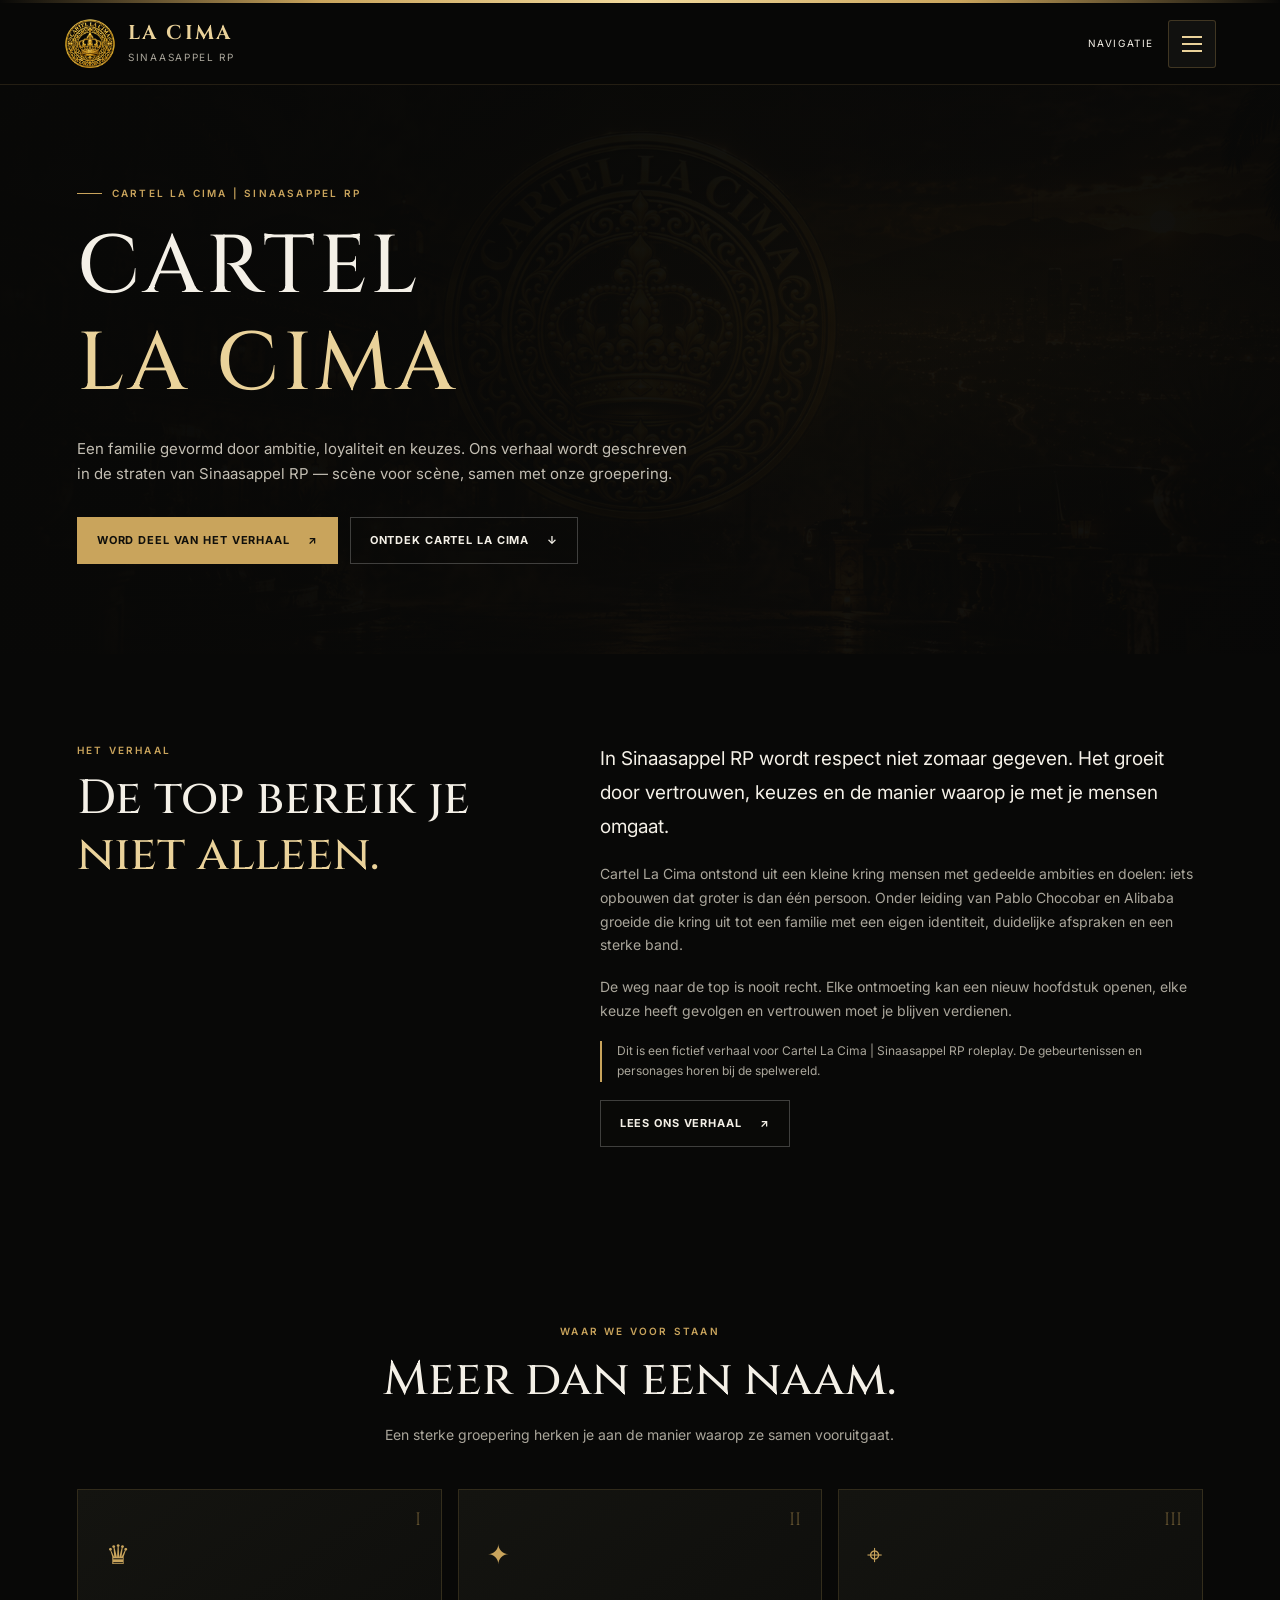
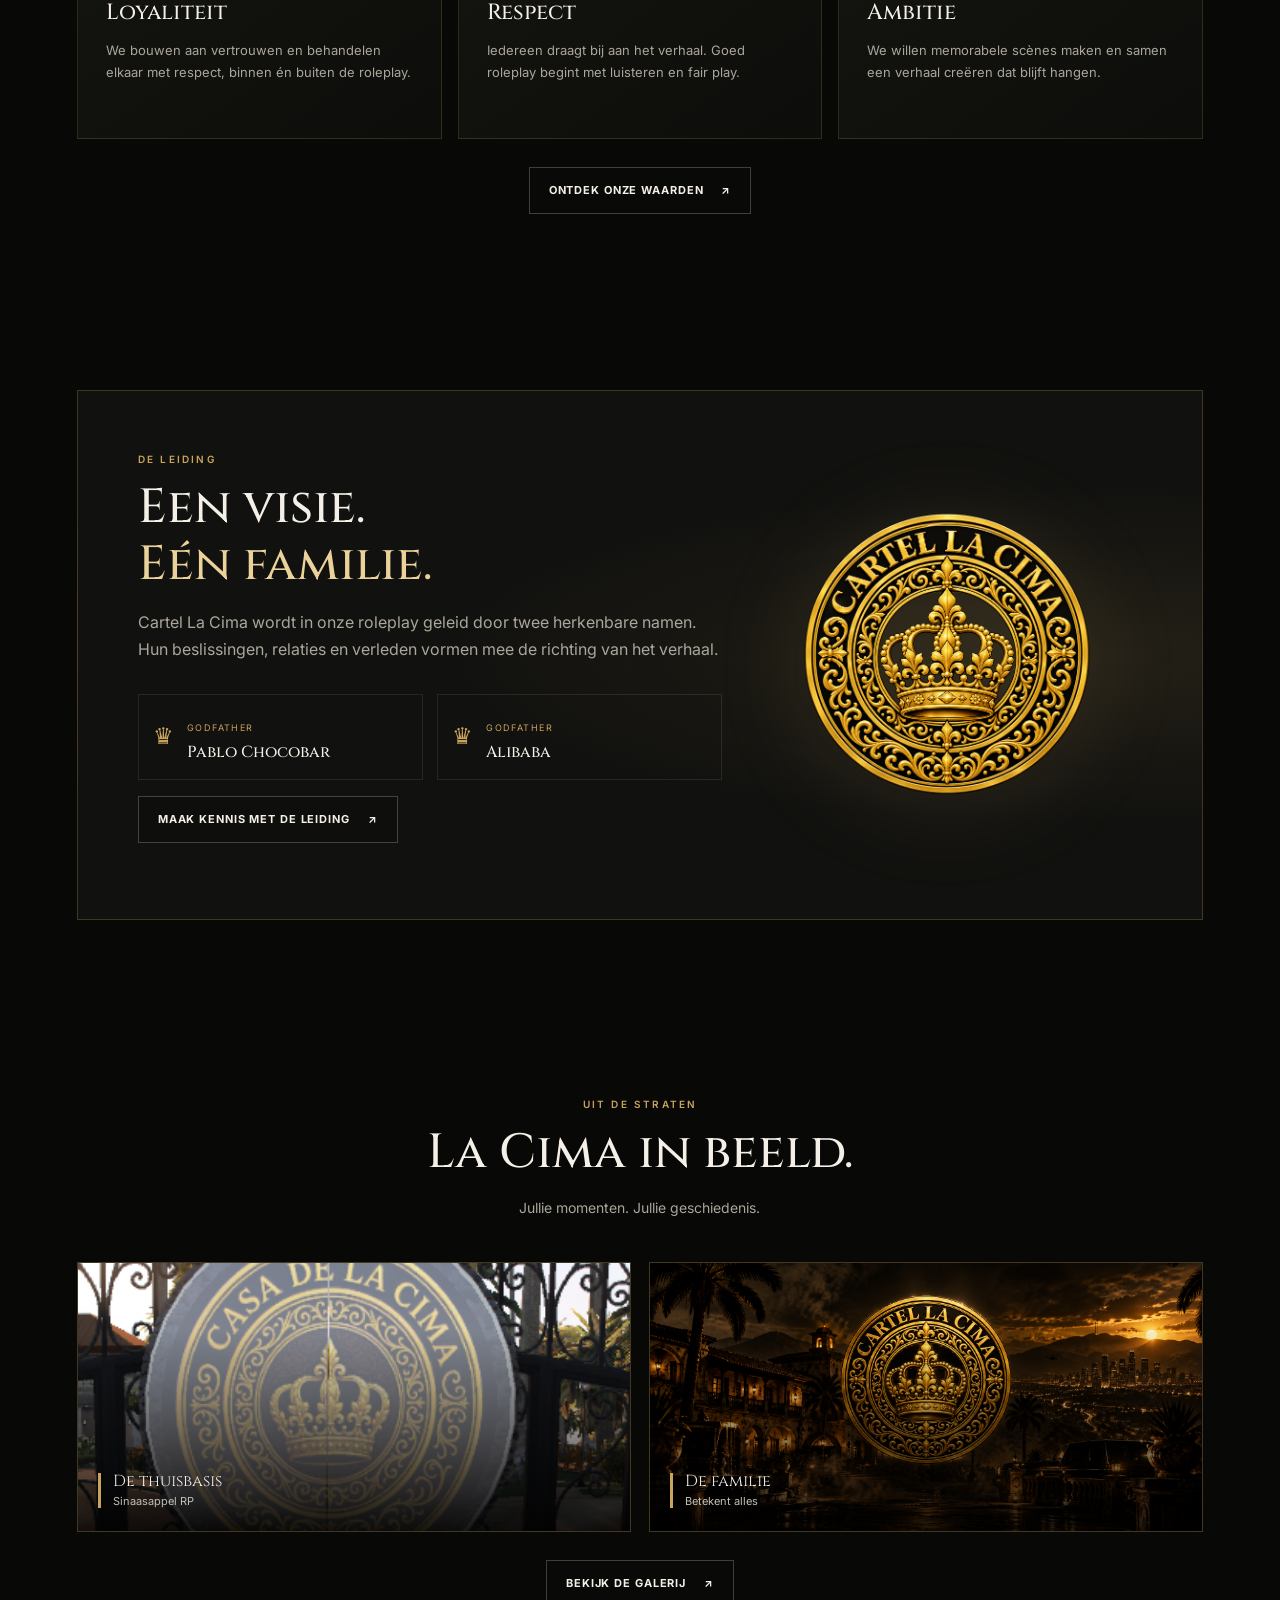
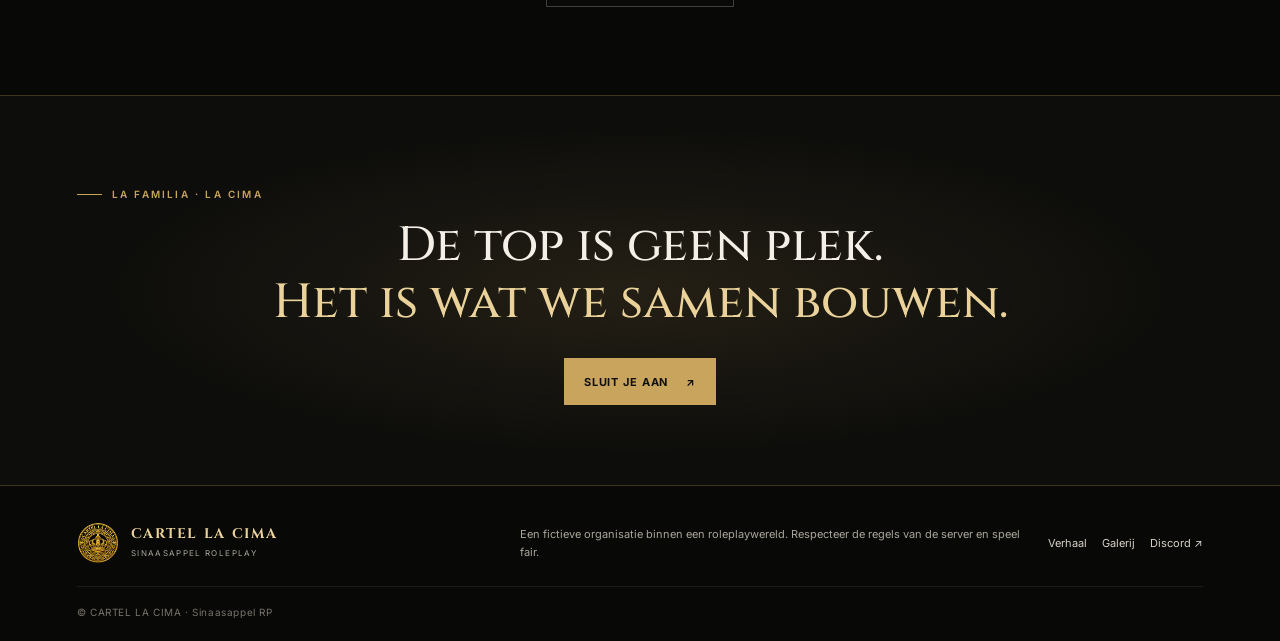
==== commit 50c29667: "Update index.html" ====
--- a/index.html
+++ b/index.html
@@ -83,12 +83,12 @@
   <div style="text-align:center;margin-top:28px"><a class="button button-ghost" href="galerij.html">Bekijk de galerij <span>↗</span></a></div>
 </section>
 
-    <section class="closing"><div class="closing-inner"><p class="eyebrow">LA FAMILIA · LA CIMA</p><h2>De top is geen plek.<br><em>Het is wat we samen bouwen.</em></h2><a class="button button-gold discord-link" href="https://discord.gg/VERVANG-DIT" target="_blank" rel="noopener noreferrer">Sluit je aan <span>↗</span></a></div></section>
+    <section class="closing"><div class="closing-inner"><p class="eyebrow">LA FAMILIA · LA CIMA</p><h2>De top is geen plek.<br><em>Het is wat we samen bouwen.</em></h2><a class="button button-gold discord-link" href="https://discord.gg/J8NvURpN7F" target="_blank" rel="noopener noreferrer">Sluit je aan <span>↗</span></a></div></section>
   </main>
   <footer class="footer">
     <a class="footer-brand" href="index.html"><img src="assets/f275185a-7b78-4d47-b29a-3f92ea401cad.png" alt=""><span><b>CARTEL LA CIMA</b><small>SINAASAPPEL ROLEPLAY</small></span></a>
     <p>Een fictieve organisatie binnen een roleplaywereld. Respecteer de regels van de server en speel fair.</p>
-    <div class="footer-links"><a href="verhaal.html">Verhaal</a><a href="galerij.html">Galerij</a><a class="discord-link" href="https://discord.gg/VERVANG-DIT" target="_blank" rel="noopener noreferrer">Discord ↗</a></div>
+    <div class="footer-links"><a href="verhaal.html">Verhaal</a><a href="galerij.html">Galerij</a><a class="discord-link" href="https://discord.gg/J8NvURpN7F" target="_blank" rel="noopener noreferrer">Discord ↗</a></div>
     <div class="copyright">© <span data-year></span> CARTEL LA CIMA · Sinaasappel RP</div>
   </footer>
   <script src="script.js"></script>
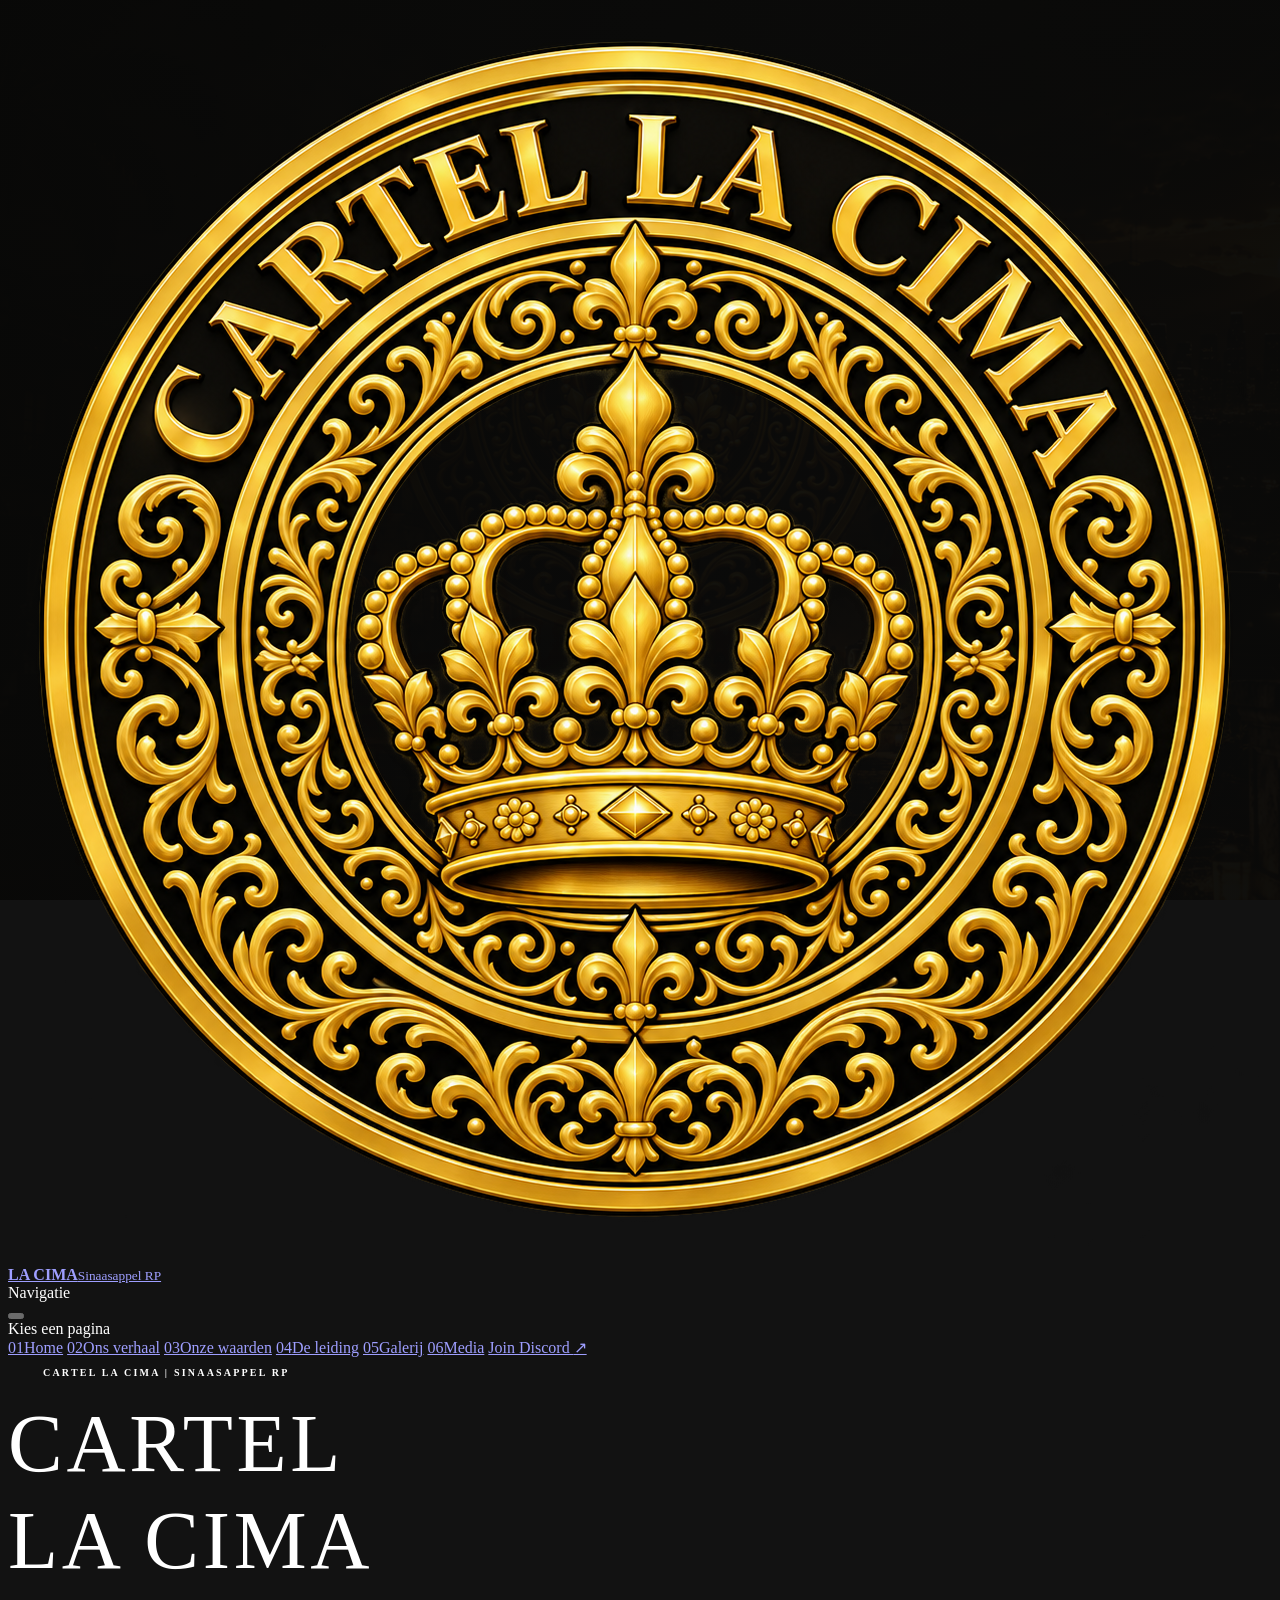
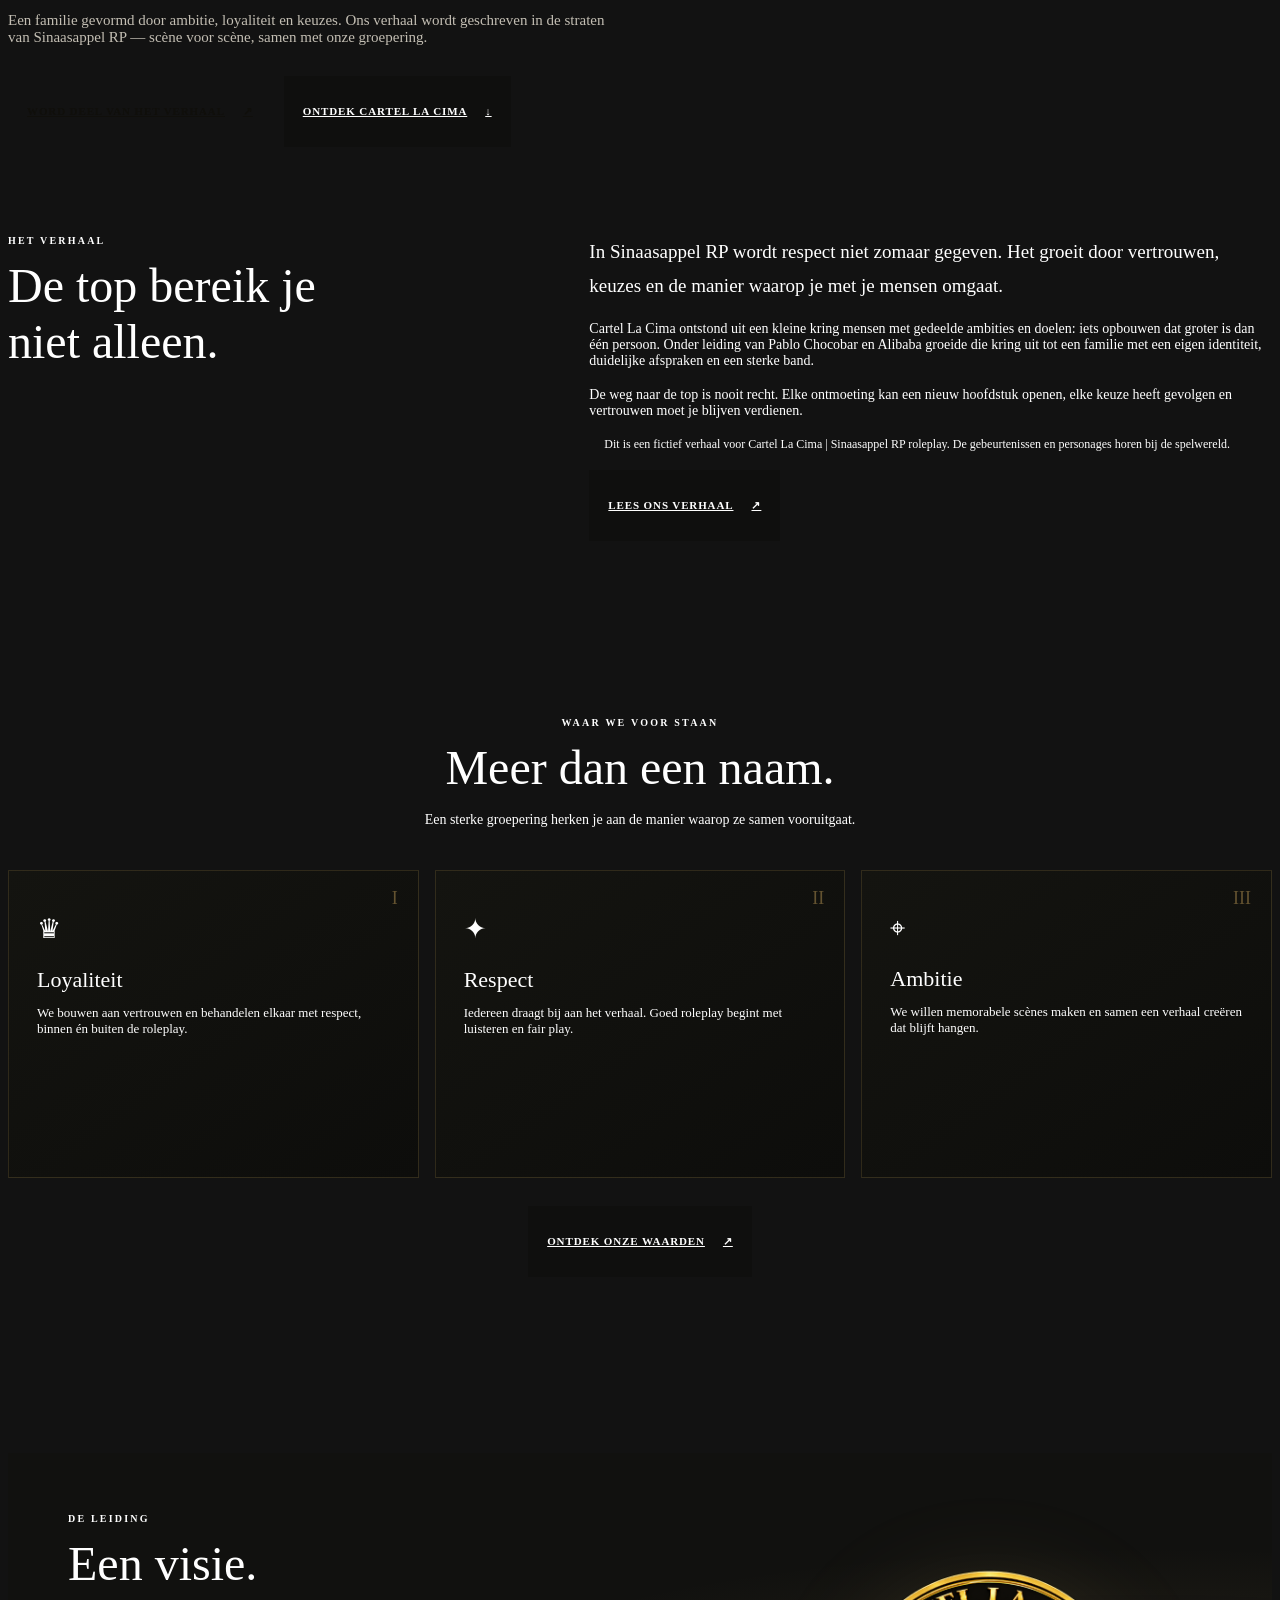
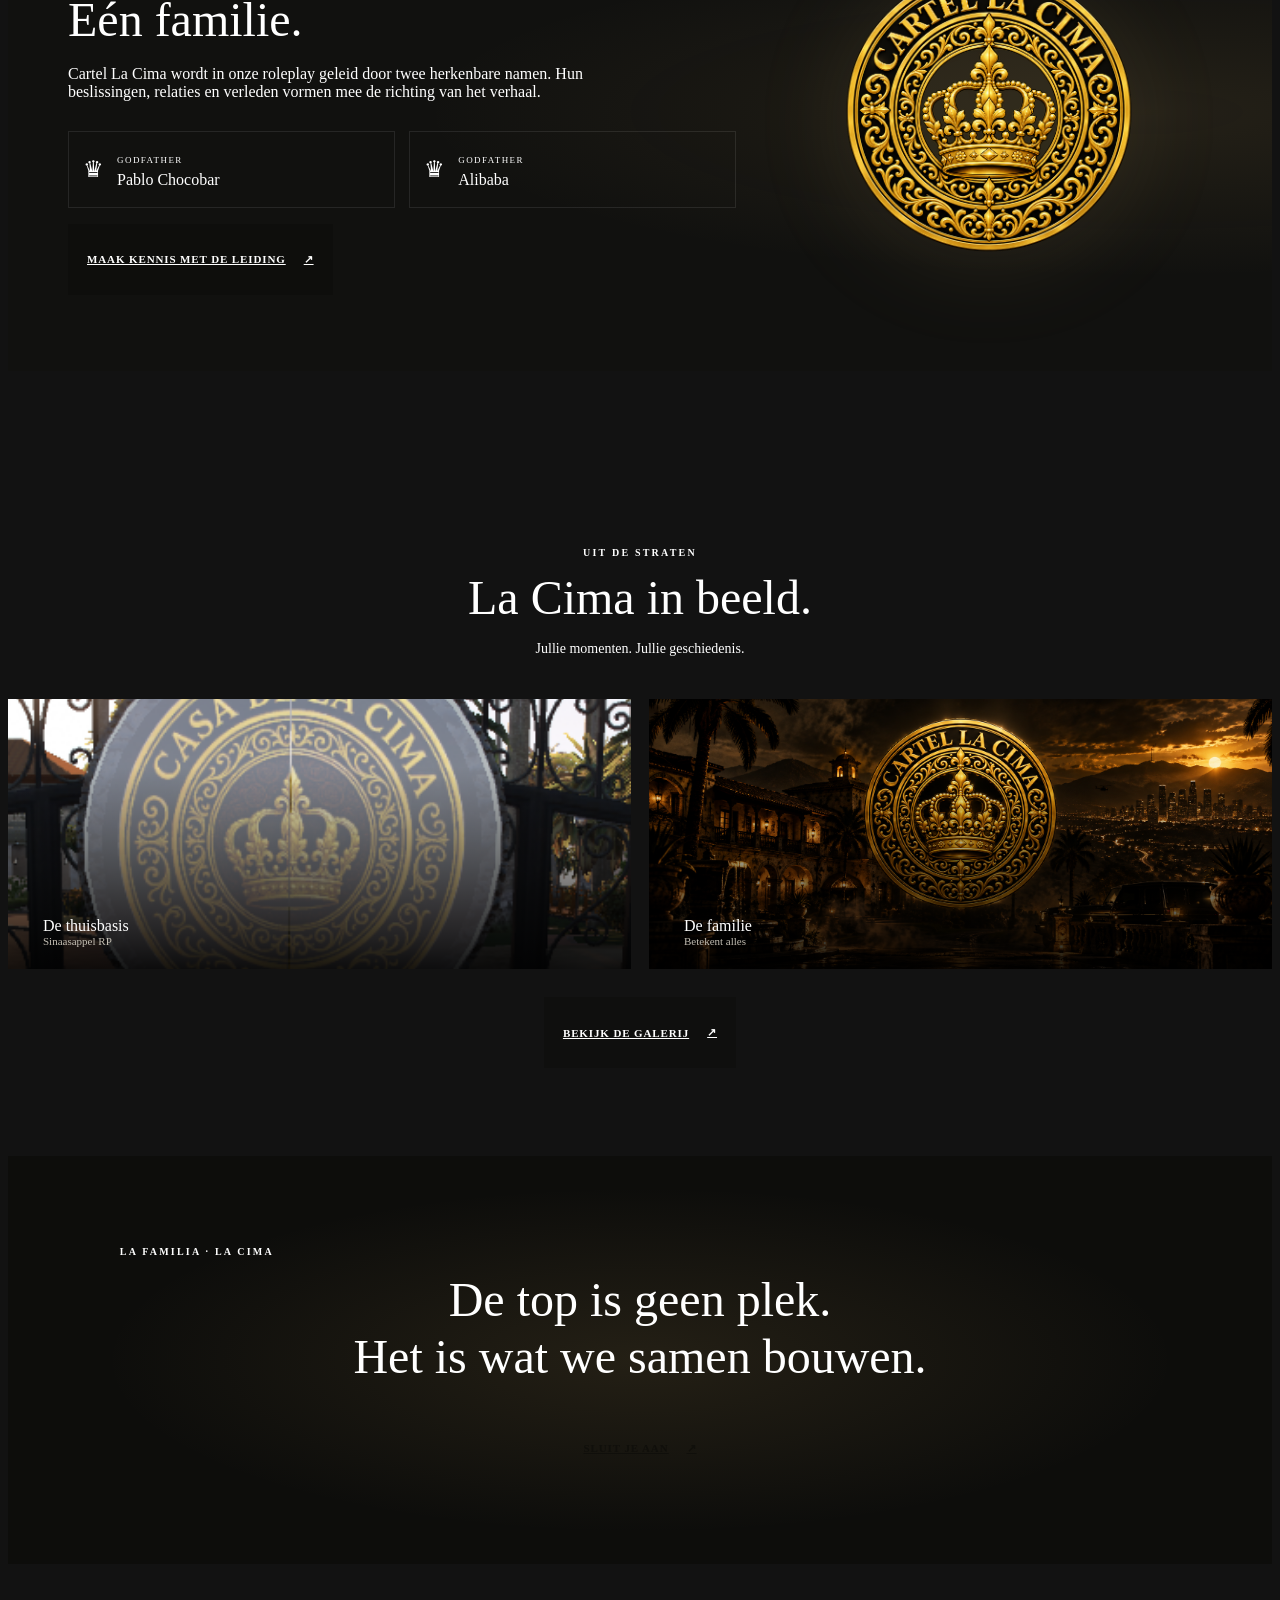
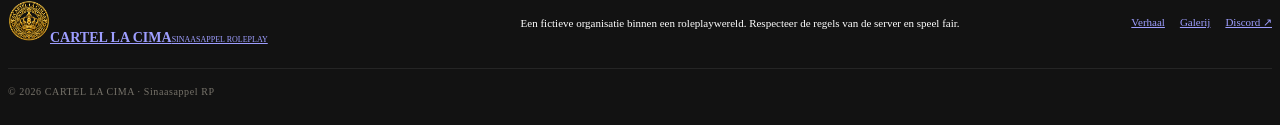
==== commit 11853e9c: "Update index.html" ====
--- a/index.html
+++ b/index.html
@@ -32,7 +32,7 @@
 <a href="leiding.html"><span>04</span>De leiding</a>
 <a href="galerij.html"><span>05</span>Galerij</a>
 <a href="media.html"><span>06</span>Media</a>
-          <a class="discord-menu-link" href="https://discord.gg/VERVANG-DIT" target="_blank" rel="noopener noreferrer">Join Discord <span>↗</span></a>
+          <a class="discord-menu-link" href="https://discord.gg/VERVANG,DIT" target="_blank" rel="noopener noreferrer">Join Discord <span>↗</span></a>
         </nav>
       </div>
     </div>
@@ -43,7 +43,7 @@
         <p class="eyebrow">CARTEL LA CIMA | SINAASAPPEL RP</p>
         <h1>CARTEL<br><em>LA CIMA</em></h1>
         <p class="intro-copy">Een familie gevormd door ambitie, loyaliteit en keuzes. Ons verhaal wordt geschreven in de straten van Sinaasappel RP — scène voor scène, samen met onze groepering.</p>
-        <div class="hero-actions"><a class="button button-gold discord-link" href="https://discord.gg/VERVANG-DIT" target="_blank" rel="noopener noreferrer">Word deel van het verhaal <span>↗</span></a><a class="button button-ghost" href="verhaal.html">Ontdek Cartel La Cima <span>↓</span></a></div>
+        <div class="hero-actions"><a class="button button-gold discord-link" href="https://discord.gg/J8NvURpN7F" target="_blank" rel="noopener noreferrer">Word deel van het verhaal <span>↗</span></a><a class="button button-ghost" href="verhaal.html">Ontdek Cartel La Cima <span>↓</span></a></div>
       </div>
     </section>
     
--- a/style.css
+++ b/style.css
@@ -1,67 +1,3 @@
-@import url('https://fonts.googleapis.com/css2?family=Cinzel:wght@400;500;600;700;800&family=Inter:wght@300;400;500;600;700&display=swap');
-
-:root {
-  --bg: #080807;
-  --panel: #11110f;
-  --panel-2: #171612;
-  --gold: #c9a45c;
-  --gold-light: #ead29a;
-  --text: #f4f0e7;
-  --muted: #aaa69b;
-  --line: rgba(201, 164, 92, .25);
-  --content: 1160px;
-}
-* { box-sizing: border-box; }
-html { scroll-behavior: smooth; scroll-padding-top: 100px; }
-body { margin: 0; background: var(--bg); color: var(--text); font-family: Inter, Arial, sans-serif; line-height: 1.7; }
-body.menu-open { overflow: hidden; }
-a { color: inherit; text-decoration: none; }
-img { display: block; max-width: 100%; }
-button { font: inherit; }
-.top-line { height: 3px; background: linear-gradient(90deg, transparent, var(--gold), #f1d99d, var(--gold), transparent); }
-.site-header {
-  position: sticky; top: 0; z-index: 1000; min-height: 82px;
-  display: flex; align-items: center; justify-content: space-between; gap: 24px;
-  padding: 13px max(5vw, calc((100vw - var(--content))/2));
-  background: rgba(8,8,7,.94); border-bottom: 1px solid rgba(201,164,92,.15);
-  backdrop-filter: blur(16px);
-}
-.brand, .footer-brand { display: inline-flex; align-items: center; gap: 12px; min-width: 0; }
-.brand img { width: 52px; height: 52px; object-fit: contain; }
-.brand strong, .footer-brand b { display: block; font: 700 20px/1.2 Cinzel, serif; letter-spacing: .12em; color: var(--gold-light); }
-.brand small, .footer-brand small { display: block; margin-top: 4px; color: var(--muted); font-size: 10px; letter-spacing: .17em; text-transform: uppercase; }
-.header-actions { display: flex; align-items: center; gap: 14px; }
-.menu-wrap { position: relative; }
-.menu-toggle {
-  display: inline-flex; align-items: center; justify-content: center; gap: 10px;
-  width: 48px; height: 48px; padding: 0; border: 1px solid var(--line); border-radius: 3px;
-  color: var(--gold-light); background: #11110f; cursor: pointer; transition: border-color .25s, background .25s;
-}
-.menu-toggle:hover, .menu-toggle[aria-expanded="true"] { border-color: var(--gold); background: #1a1812; }
-.hamburger { display: flex; flex-direction: column; gap: 5px; width: 20px; }
-.hamburger span { display: block; width: 100%; height: 2px; background: currentColor; transition: transform .3s, opacity .2s; }
-.menu-toggle[aria-expanded="true"] .hamburger span:first-child { transform: translateY(7px) rotate(45deg); }
-.menu-toggle[aria-expanded="true"] .hamburger span:nth-child(2) { opacity: 0; }
-.menu-toggle[aria-expanded="true"] .hamburger span:last-child { transform: translateY(-7px) rotate(-45deg); }
-.menu-label { font-size: 10px; letter-spacing: .16em; text-transform: uppercase; }
-.nav-menu {
-  position: absolute; top: calc(100% + 14px); right: 0; width: min(330px, calc(100vw - 28px));
-  padding: 10px; background: rgba(15,15,13,.98); border: 1px solid var(--line);
-  box-shadow: 0 24px 65px rgba(0,0,0,.55); opacity: 0; visibility: hidden; pointer-events: none;
-  transform: translateY(-10px) scale(.985); transform-origin: top right;
-  transition: opacity .24s ease, transform .28s ease, visibility .24s;
-}
-.nav-menu.is-open { opacity: 1; visibility: visible; pointer-events: auto; transform: translateY(0) scale(1); }
-.nav-menu .menu-heading { padding: 10px 13px 12px; color: var(--gold); font-size: 10px; letter-spacing: .2em; text-transform: uppercase; }
-.nav-menu a { display: flex; align-items: center; gap: 14px; padding: 12px 13px; border-top: 1px solid rgba(255,255,255,.055); color: #e9e5dc; font-size: 13px; transition: background .2s, color .2s, padding .2s; }
-.nav-menu a span { color: var(--gold); font-size: 10px; letter-spacing: .08em; }
-.nav-menu a:hover, .nav-menu a[aria-current="page"] { color: var(--gold-light); background: rgba(201,164,92,.08); padding-left: 18px; }
-.nav-menu .discord-menu-link { margin-top: 8px; border: 1px solid var(--line); color: var(--gold-light); justify-content: space-between; }
-.page-hero {
-  position: relative; isolation: isolate; min-height: 430px; display: flex; align-items: center;
-  padding: 90px max(6vw, calc((100vw - var(--content))/2)); overflow: hidden;
-  background: radial-gradient(ellipse at 75% 45%, rgba(157,116,46,.17), transparent 42%), linear-gradient(120deg,#0a0a08,#11100d 65%,#080807);
-}
 .page-hero::before { content: ""; position: absolute; inset: 0; z-index: -1; opacity: .14; background-image: url("assets/la-cima-hero.png"); background-position: center; background-size: cover; }
 .page-hero::after { content: ""; position: absolute; inset: 0; z-index: -1; background: linear-gradient(90deg,rgba(8,8,7,.96),rgba(8,8,7,.7) 65%,rgba(8,8,7,.82)); }
 .hero-content { max-width: 790px; }
@@ -170,3 +106,4 @@
 @media (prefers-reduced-motion: reduce) {
   *, *::before, *::after { scroll-behavior: auto !important; transition-duration: .01ms !important; animation-duration: .01ms !important; }
 }
+
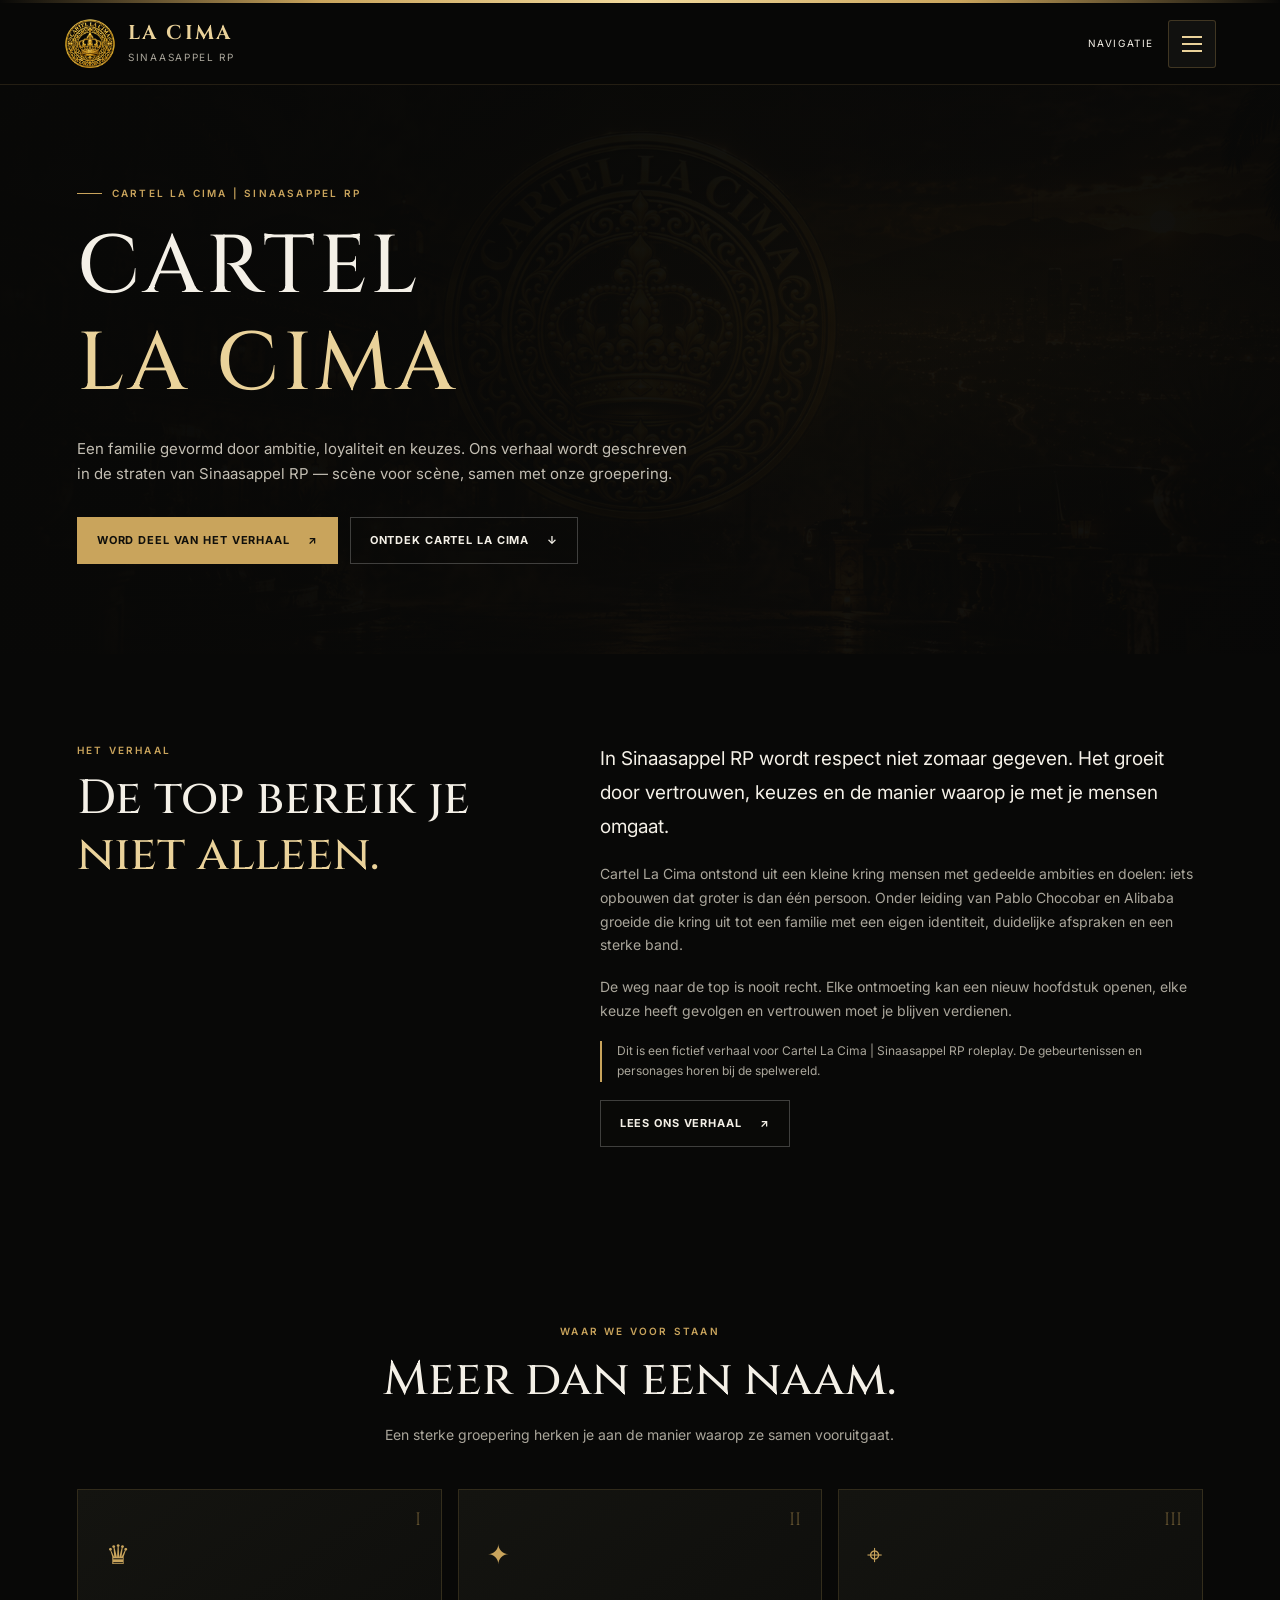
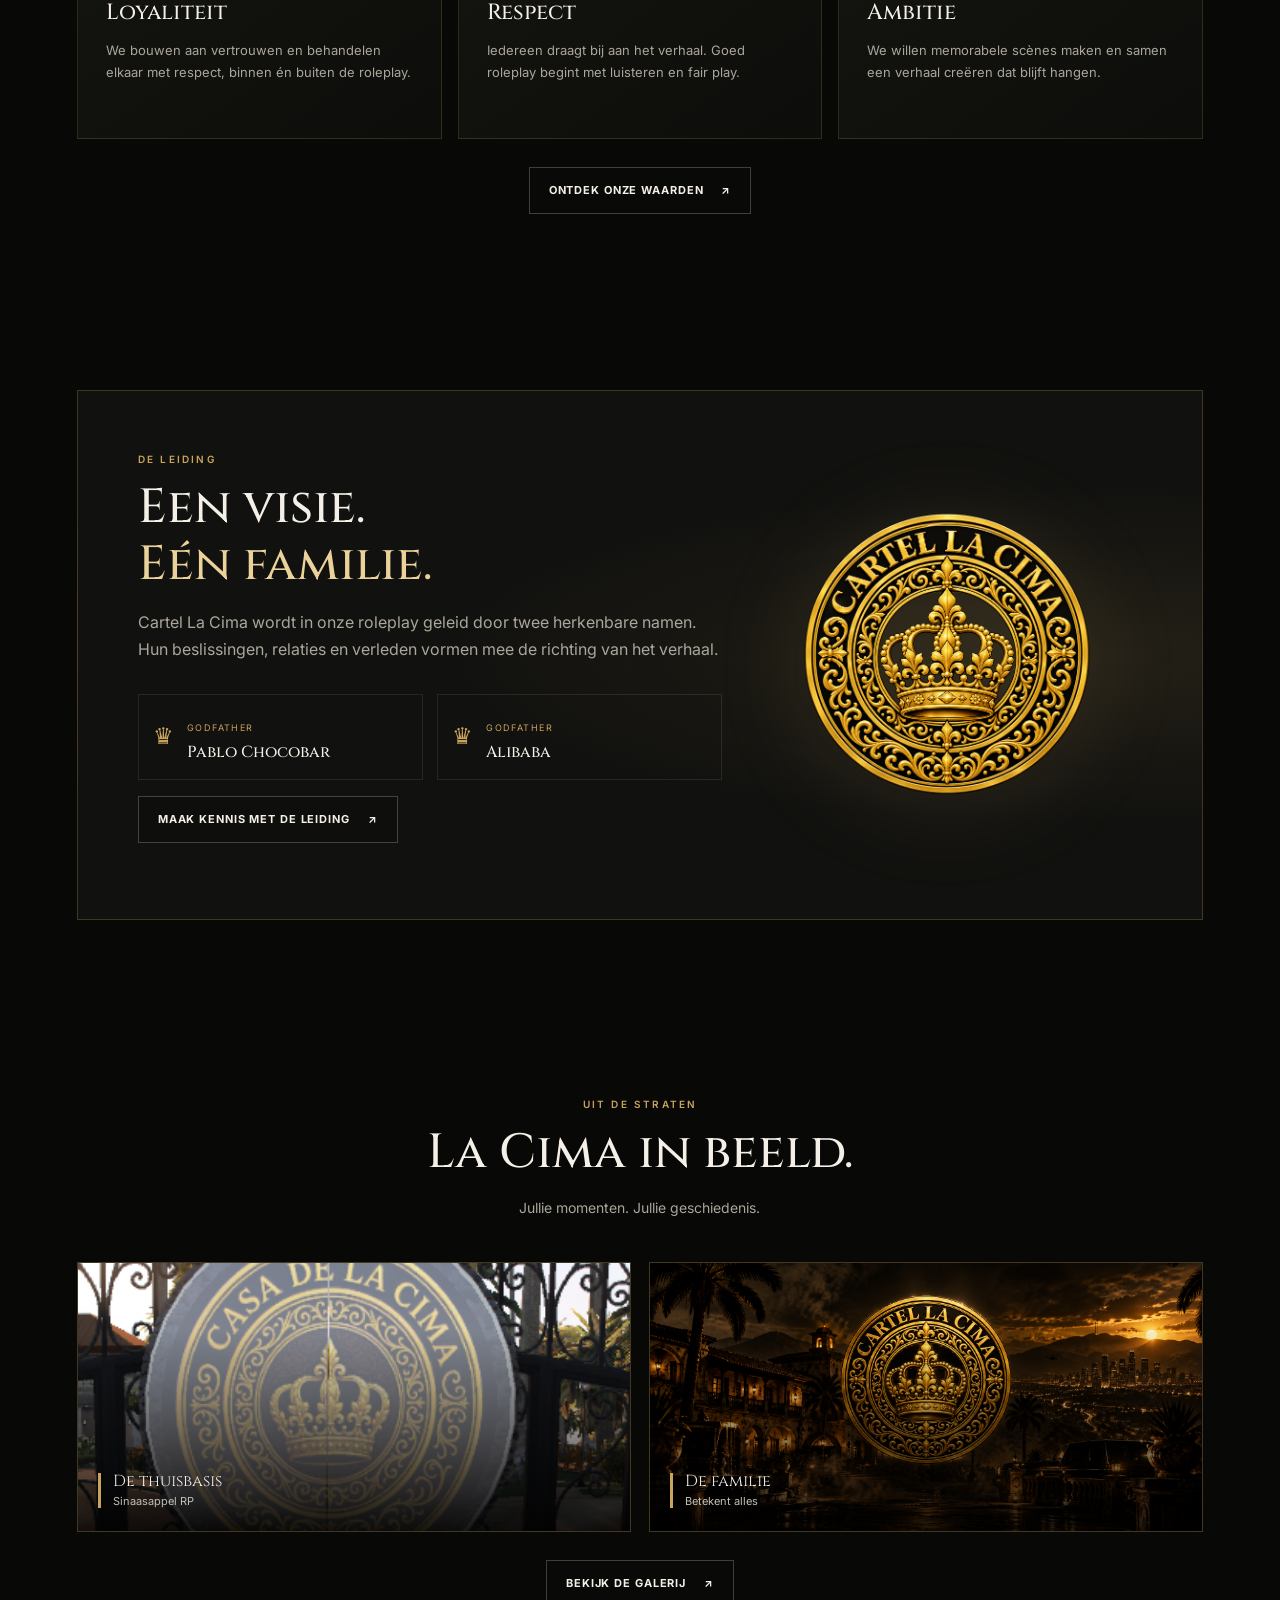
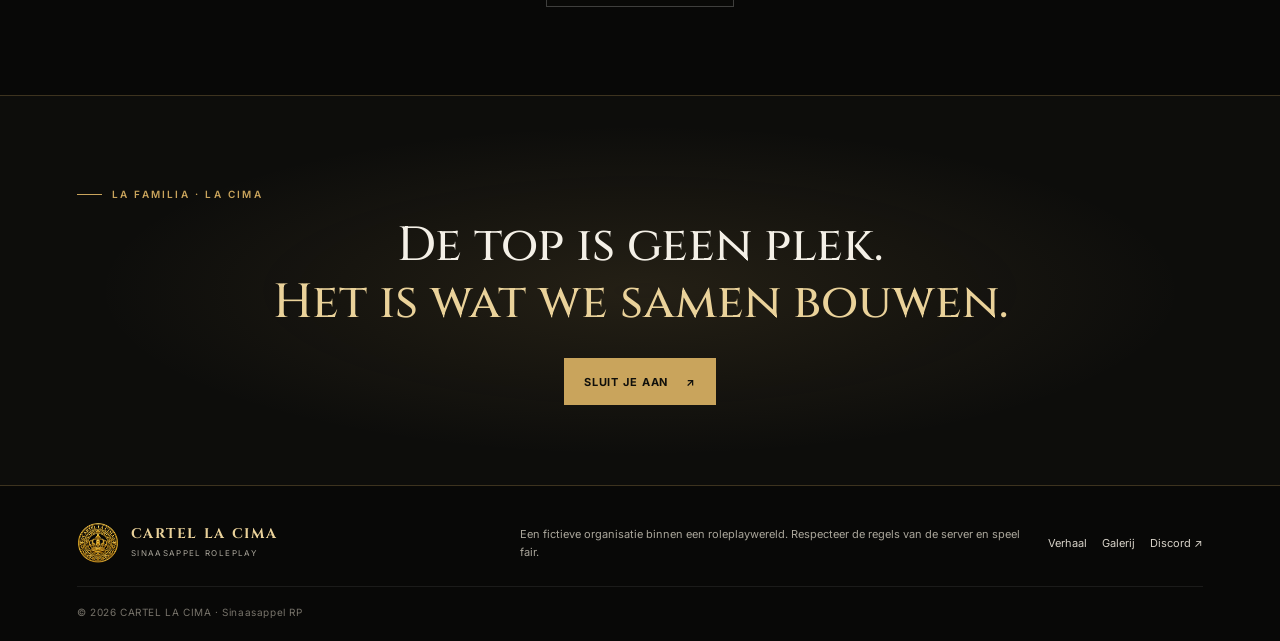
==== commit a1f5bed3: "Add files via upload" ====
--- a/index.html
+++ b/index.html
@@ -32,7 +32,7 @@
 <a href="leiding.html"><span>04</span>De leiding</a>
 <a href="galerij.html"><span>05</span>Galerij</a>
 <a href="media.html"><span>06</span>Media</a>
-          <a class="discord-menu-link" href="https://discord.gg/VERVANG,DIT" target="_blank" rel="noopener noreferrer">Join Discord <span>↗</span></a>
+          <a class="discord-menu-link" href="https://discord.gg/VERVANG-DIT" target="_blank" rel="noopener noreferrer">Join Discord <span>↗</span></a>
         </nav>
       </div>
     </div>
@@ -43,7 +43,7 @@
         <p class="eyebrow">CARTEL LA CIMA | SINAASAPPEL RP</p>
         <h1>CARTEL<br><em>LA CIMA</em></h1>
         <p class="intro-copy">Een familie gevormd door ambitie, loyaliteit en keuzes. Ons verhaal wordt geschreven in de straten van Sinaasappel RP — scène voor scène, samen met onze groepering.</p>
-        <div class="hero-actions"><a class="button button-gold discord-link" href="https://discord.gg/J8NvURpN7F" target="_blank" rel="noopener noreferrer">Word deel van het verhaal <span>↗</span></a><a class="button button-ghost" href="verhaal.html">Ontdek Cartel La Cima <span>↓</span></a></div>
+        <div class="hero-actions"><a class="button button-gold discord-link" href="https://discord.gg/VERVANG-DIT" target="_blank" rel="noopener noreferrer">Word deel van het verhaal <span>↗</span></a><a class="button button-ghost" href="verhaal.html">Ontdek Cartel La Cima <span>↓</span></a></div>
       </div>
     </section>
     
@@ -83,12 +83,12 @@
   <div style="text-align:center;margin-top:28px"><a class="button button-ghost" href="galerij.html">Bekijk de galerij <span>↗</span></a></div>
 </section>
 
-    <section class="closing"><div class="closing-inner"><p class="eyebrow">LA FAMILIA · LA CIMA</p><h2>De top is geen plek.<br><em>Het is wat we samen bouwen.</em></h2><a class="button button-gold discord-link" href="https://discord.gg/J8NvURpN7F" target="_blank" rel="noopener noreferrer">Sluit je aan <span>↗</span></a></div></section>
+    <section class="closing"><div class="closing-inner"><p class="eyebrow">LA FAMILIA · LA CIMA</p><h2>De top is geen plek.<br><em>Het is wat we samen bouwen.</em></h2><a class="button button-gold discord-link" href="https://discord.gg/VERVANG-DIT" target="_blank" rel="noopener noreferrer">Sluit je aan <span>↗</span></a></div></section>
   </main>
   <footer class="footer">
     <a class="footer-brand" href="index.html"><img src="assets/f275185a-7b78-4d47-b29a-3f92ea401cad.png" alt=""><span><b>CARTEL LA CIMA</b><small>SINAASAPPEL ROLEPLAY</small></span></a>
     <p>Een fictieve organisatie binnen een roleplaywereld. Respecteer de regels van de server en speel fair.</p>
-    <div class="footer-links"><a href="verhaal.html">Verhaal</a><a href="galerij.html">Galerij</a><a class="discord-link" href="https://discord.gg/J8NvURpN7F" target="_blank" rel="noopener noreferrer">Discord ↗</a></div>
+    <div class="footer-links"><a href="verhaal.html">Verhaal</a><a href="galerij.html">Galerij</a><a class="discord-link" href="https://discord.gg/VERVANG-DIT" target="_blank" rel="noopener noreferrer">Discord ↗</a></div>
     <div class="copyright">© <span data-year></span> CARTEL LA CIMA · Sinaasappel RP</div>
   </footer>
   <script src="script.js"></script>
--- a/style.css
+++ b/style.css
@@ -1,3 +1,67 @@
+@import url('https://fonts.googleapis.com/css2?family=Cinzel:wght@400;500;600;700;800&family=Inter:wght@300;400;500;600;700&display=swap');
+
+:root {
+  --bg: #080807;
+  --panel: #11110f;
+  --panel-2: #171612;
+  --gold: #c9a45c;
+  --gold-light: #ead29a;
+  --text: #f4f0e7;
+  --muted: #aaa69b;
+  --line: rgba(201, 164, 92, .25);
+  --content: 1160px;
+}
+* { box-sizing: border-box; }
+html { scroll-behavior: smooth; scroll-padding-top: 100px; }
+body { margin: 0; background: var(--bg); color: var(--text); font-family: Inter, Arial, sans-serif; line-height: 1.7; }
+body.menu-open { overflow: hidden; }
+a { color: inherit; text-decoration: none; }
+img { display: block; max-width: 100%; }
+button { font: inherit; }
+.top-line { height: 3px; background: linear-gradient(90deg, transparent, var(--gold), #f1d99d, var(--gold), transparent); }
+.site-header {
+  position: sticky; top: 0; z-index: 1000; min-height: 82px;
+  display: flex; align-items: center; justify-content: space-between; gap: 24px;
+  padding: 13px max(5vw, calc((100vw - var(--content))/2));
+  background: rgba(8,8,7,.94); border-bottom: 1px solid rgba(201,164,92,.15);
+  backdrop-filter: blur(16px);
+}
+.brand, .footer-brand { display: inline-flex; align-items: center; gap: 12px; min-width: 0; }
+.brand img { width: 52px; height: 52px; object-fit: contain; }
+.brand strong, .footer-brand b { display: block; font: 700 20px/1.2 Cinzel, serif; letter-spacing: .12em; color: var(--gold-light); }
+.brand small, .footer-brand small { display: block; margin-top: 4px; color: var(--muted); font-size: 10px; letter-spacing: .17em; text-transform: uppercase; }
+.header-actions { display: flex; align-items: center; gap: 14px; }
+.menu-wrap { position: relative; }
+.menu-toggle {
+  display: inline-flex; align-items: center; justify-content: center; gap: 10px;
+  width: 48px; height: 48px; padding: 0; border: 1px solid var(--line); border-radius: 3px;
+  color: var(--gold-light); background: #11110f; cursor: pointer; transition: border-color .25s, background .25s;
+}
+.menu-toggle:hover, .menu-toggle[aria-expanded="true"] { border-color: var(--gold); background: #1a1812; }
+.hamburger { display: flex; flex-direction: column; gap: 5px; width: 20px; }
+.hamburger span { display: block; width: 100%; height: 2px; background: currentColor; transition: transform .3s, opacity .2s; }
+.menu-toggle[aria-expanded="true"] .hamburger span:first-child { transform: translateY(7px) rotate(45deg); }
+.menu-toggle[aria-expanded="true"] .hamburger span:nth-child(2) { opacity: 0; }
+.menu-toggle[aria-expanded="true"] .hamburger span:last-child { transform: translateY(-7px) rotate(-45deg); }
+.menu-label { font-size: 10px; letter-spacing: .16em; text-transform: uppercase; }
+.nav-menu {
+  position: absolute; top: calc(100% + 14px); right: 0; width: min(330px, calc(100vw - 28px));
+  padding: 10px; background: rgba(15,15,13,.98); border: 1px solid var(--line);
+  box-shadow: 0 24px 65px rgba(0,0,0,.55); opacity: 0; visibility: hidden; pointer-events: none;
+  transform: translateY(-10px) scale(.985); transform-origin: top right;
+  transition: opacity .24s ease, transform .28s ease, visibility .24s;
+}
+.nav-menu.is-open { opacity: 1; visibility: visible; pointer-events: auto; transform: translateY(0) scale(1); }
+.nav-menu .menu-heading { padding: 10px 13px 12px; color: var(--gold); font-size: 10px; letter-spacing: .2em; text-transform: uppercase; }
+.nav-menu a { display: flex; align-items: center; gap: 14px; padding: 12px 13px; border-top: 1px solid rgba(255,255,255,.055); color: #e9e5dc; font-size: 13px; transition: background .2s, color .2s, padding .2s; }
+.nav-menu a span { color: var(--gold); font-size: 10px; letter-spacing: .08em; }
+.nav-menu a:hover, .nav-menu a[aria-current="page"] { color: var(--gold-light); background: rgba(201,164,92,.08); padding-left: 18px; }
+.nav-menu .discord-menu-link { margin-top: 8px; border: 1px solid var(--line); color: var(--gold-light); justify-content: space-between; }
+.page-hero {
+  position: relative; isolation: isolate; min-height: 430px; display: flex; align-items: center;
+  padding: 90px max(6vw, calc((100vw - var(--content))/2)); overflow: hidden;
+  background: radial-gradient(ellipse at 75% 45%, rgba(157,116,46,.17), transparent 42%), linear-gradient(120deg,#0a0a08,#11100d 65%,#080807);
+}
 .page-hero::before { content: ""; position: absolute; inset: 0; z-index: -1; opacity: .14; background-image: url("assets/la-cima-hero.png"); background-position: center; background-size: cover; }
 .page-hero::after { content: ""; position: absolute; inset: 0; z-index: -1; background: linear-gradient(90deg,rgba(8,8,7,.96),rgba(8,8,7,.7) 65%,rgba(8,8,7,.82)); }
 .hero-content { max-width: 790px; }
@@ -106,4 +170,3 @@
 @media (prefers-reduced-motion: reduce) {
   *, *::before, *::after { scroll-behavior: auto !important; transition-duration: .01ms !important; animation-duration: .01ms !important; }
 }
-
